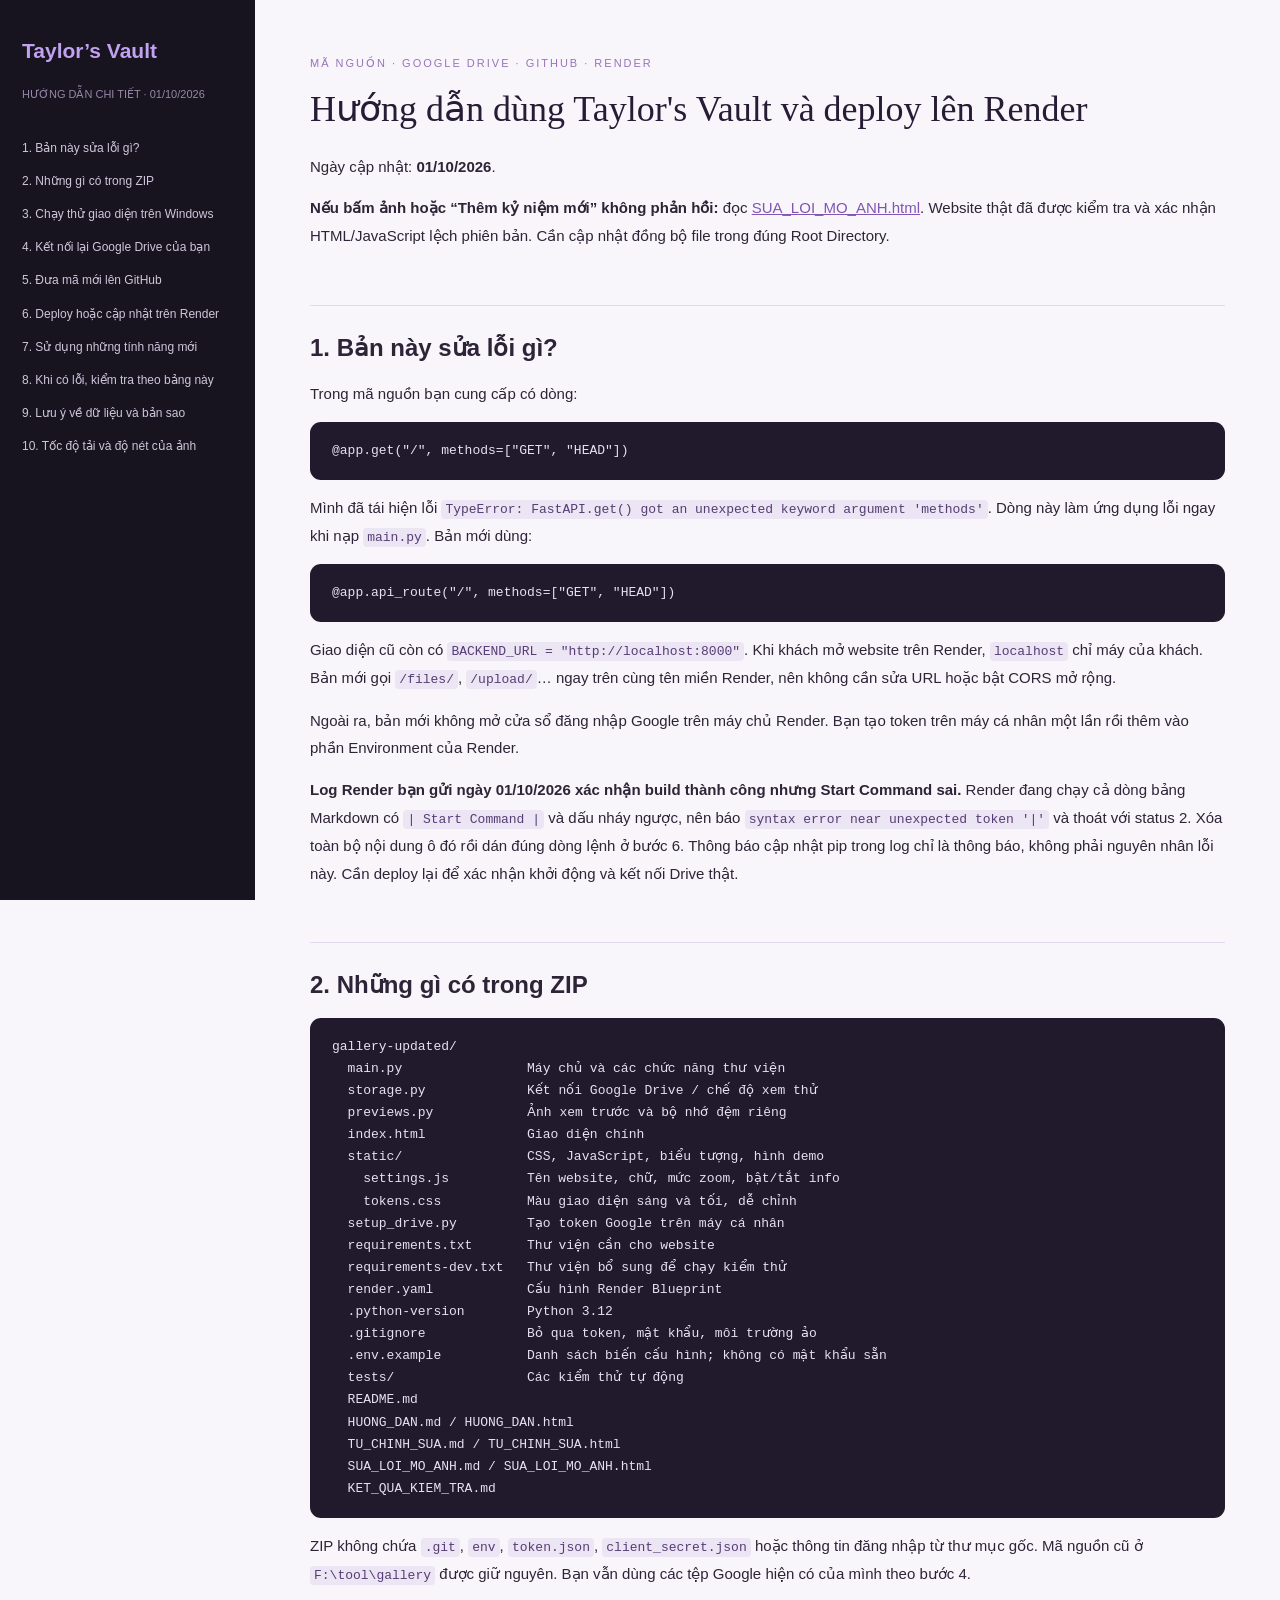
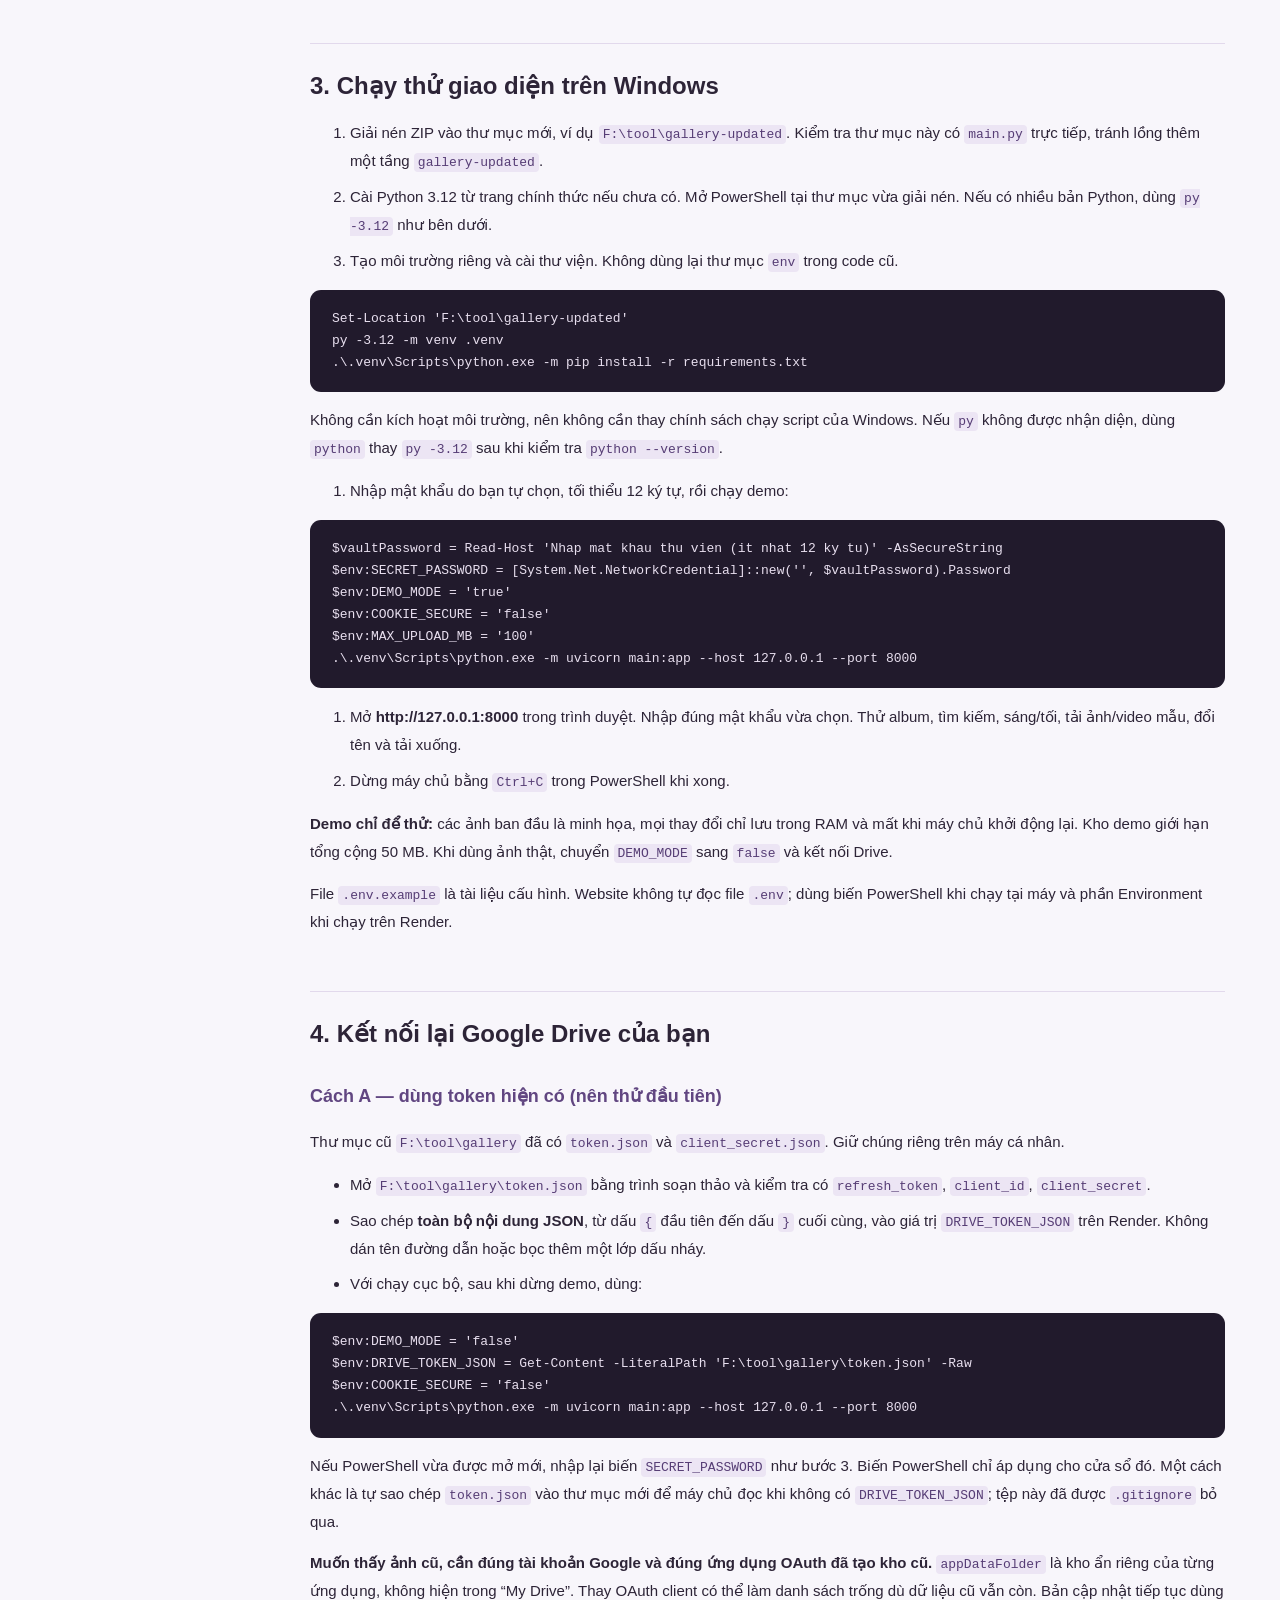
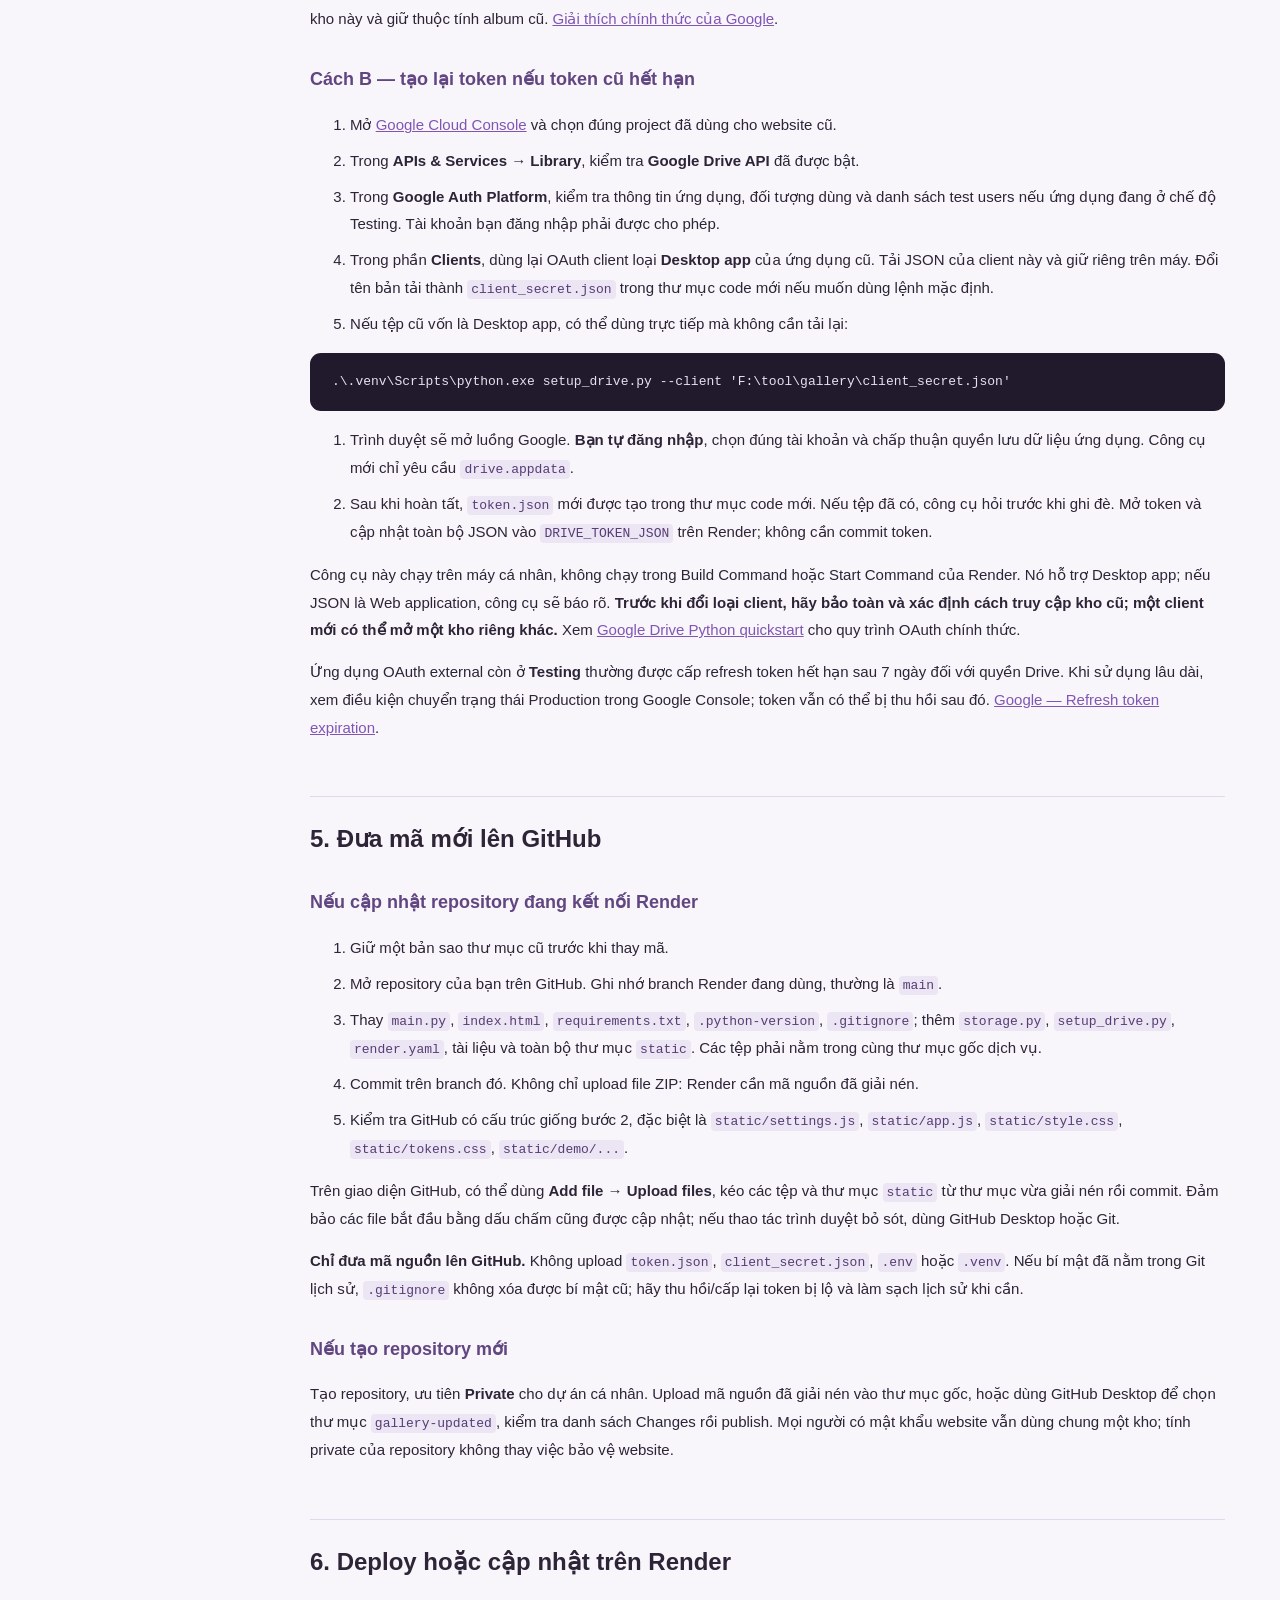
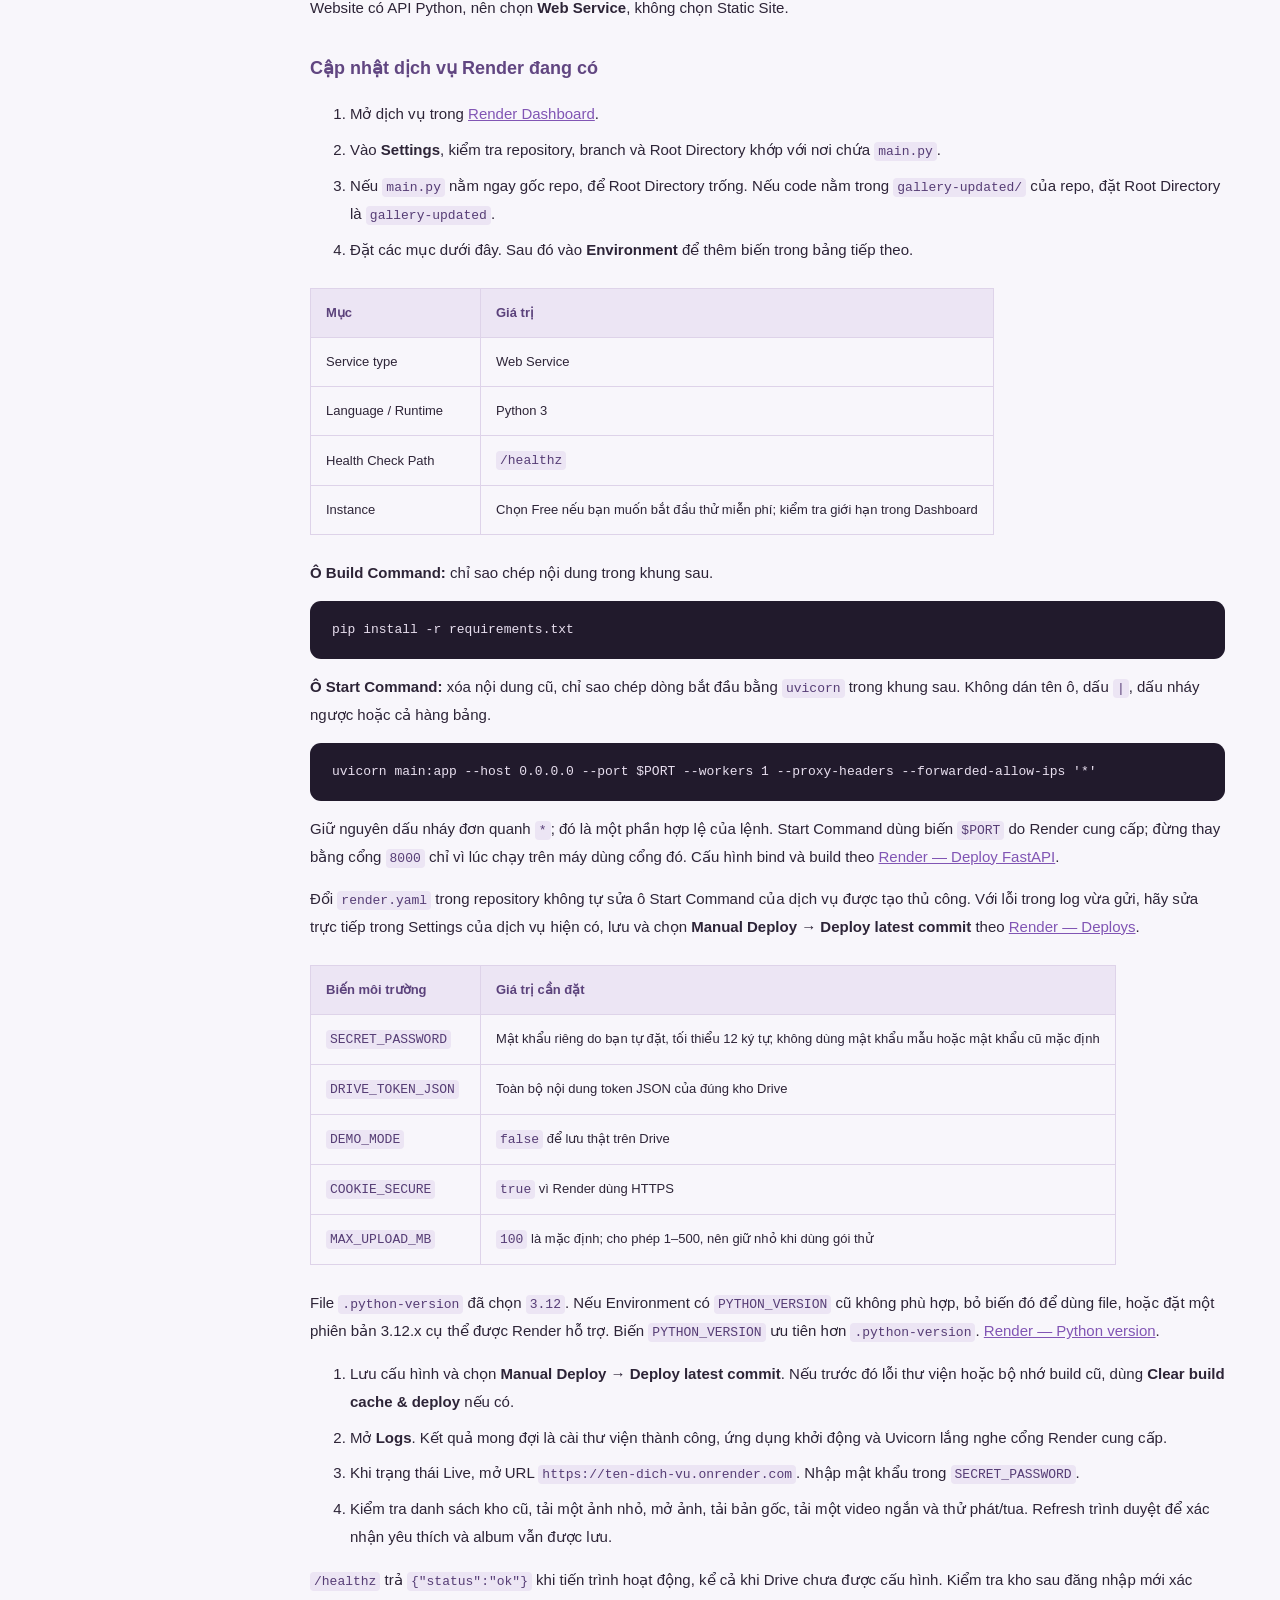
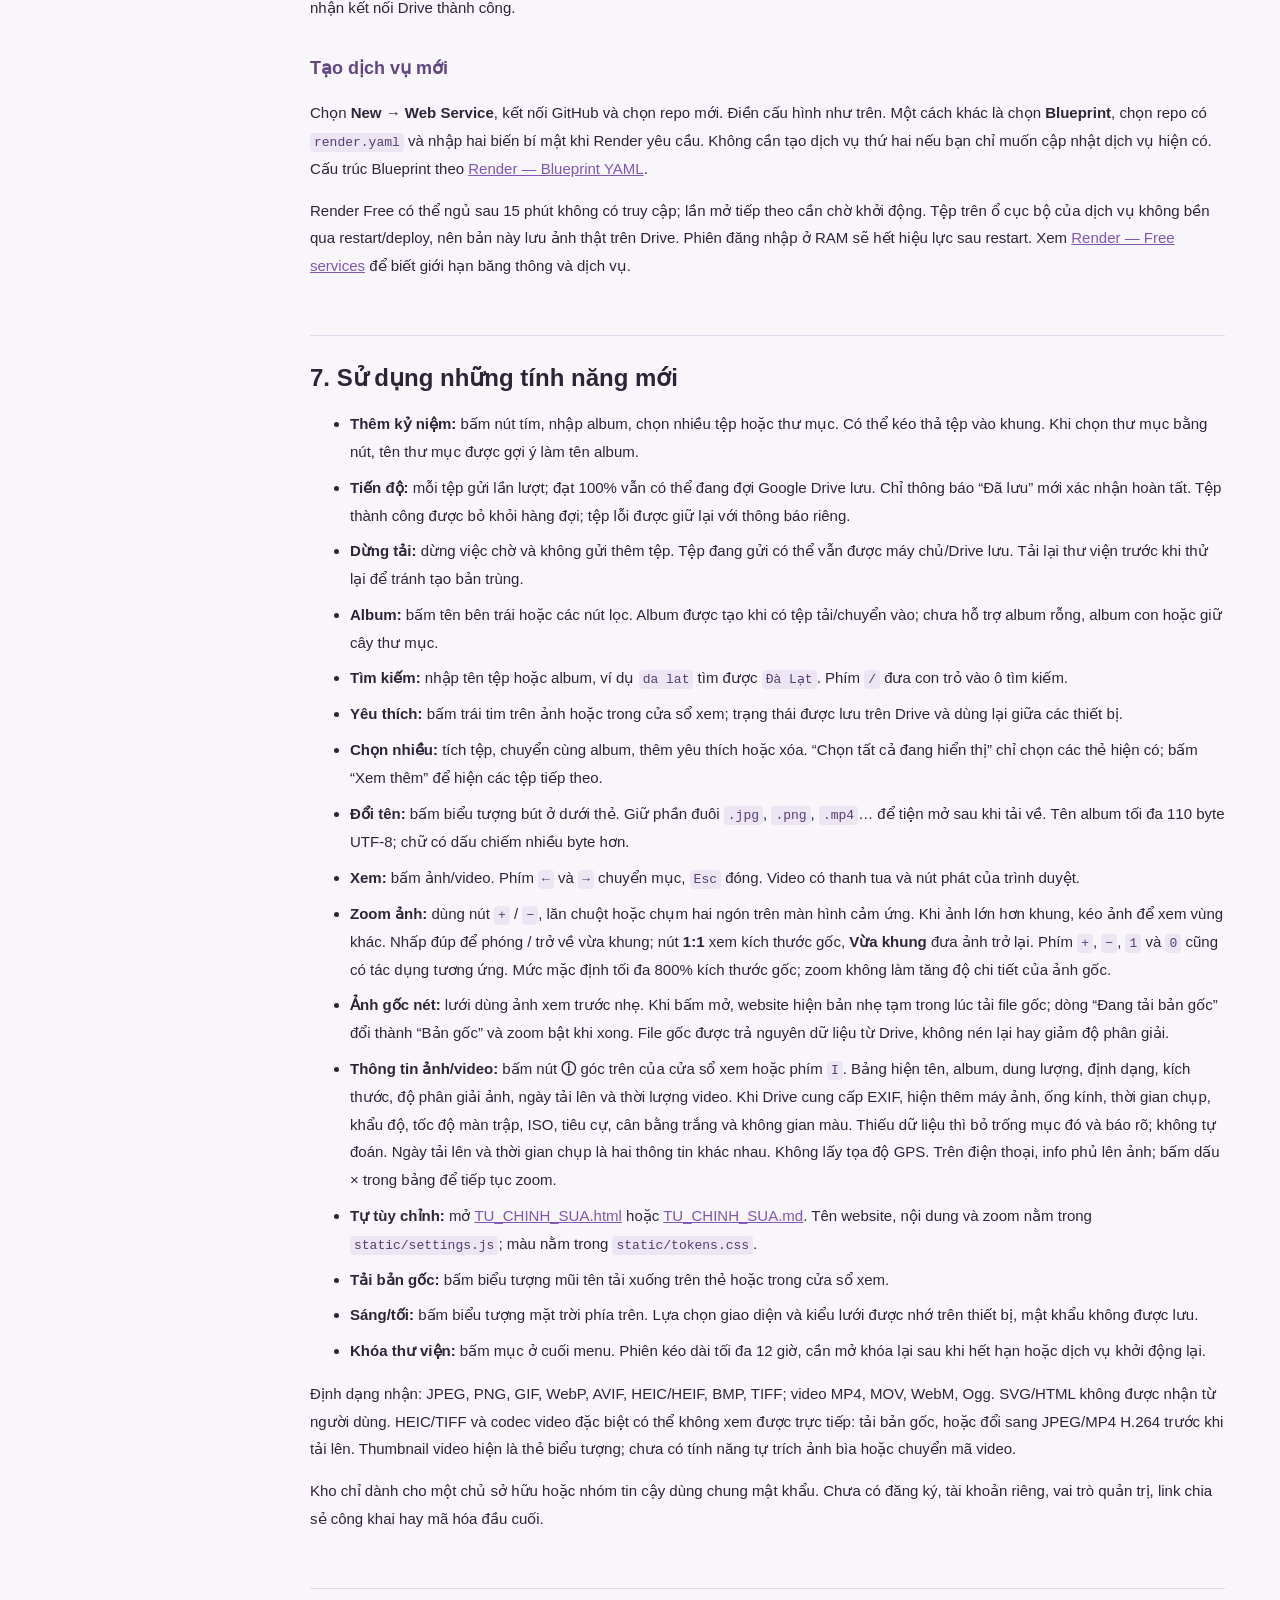
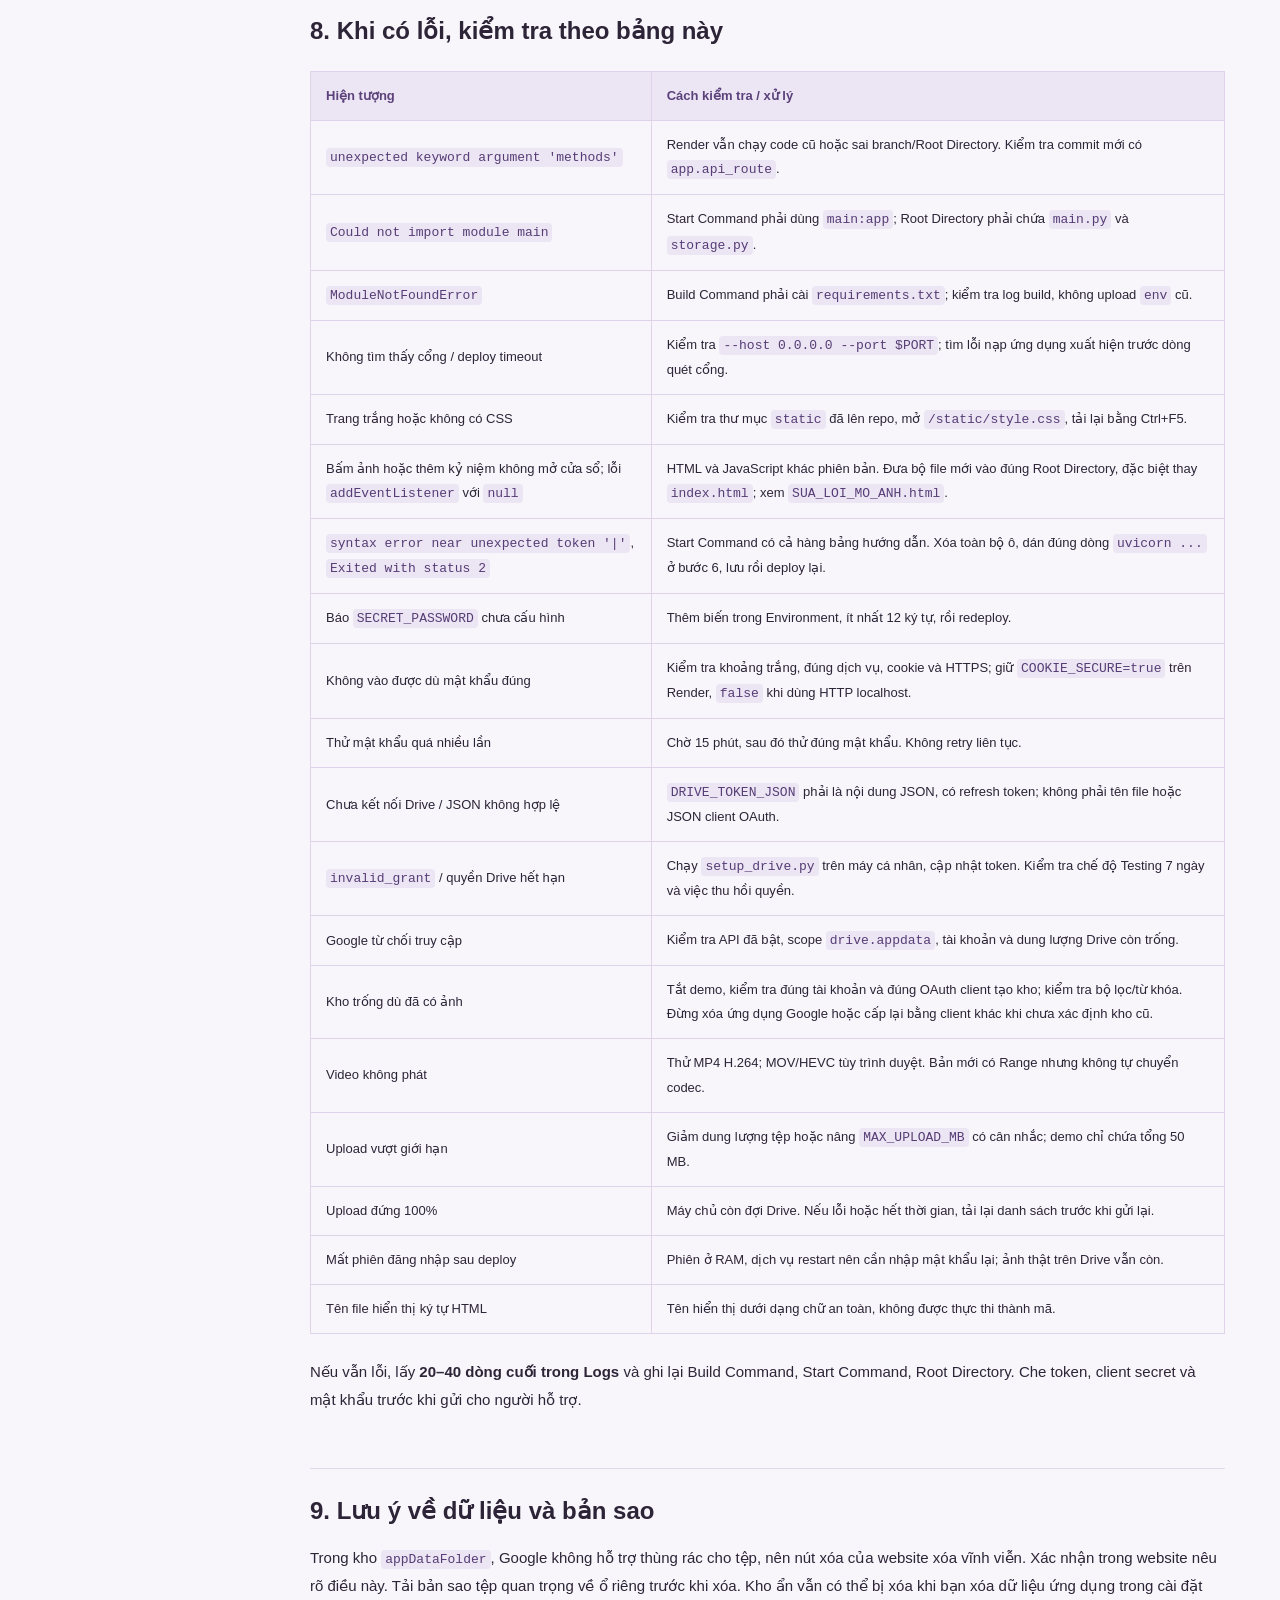
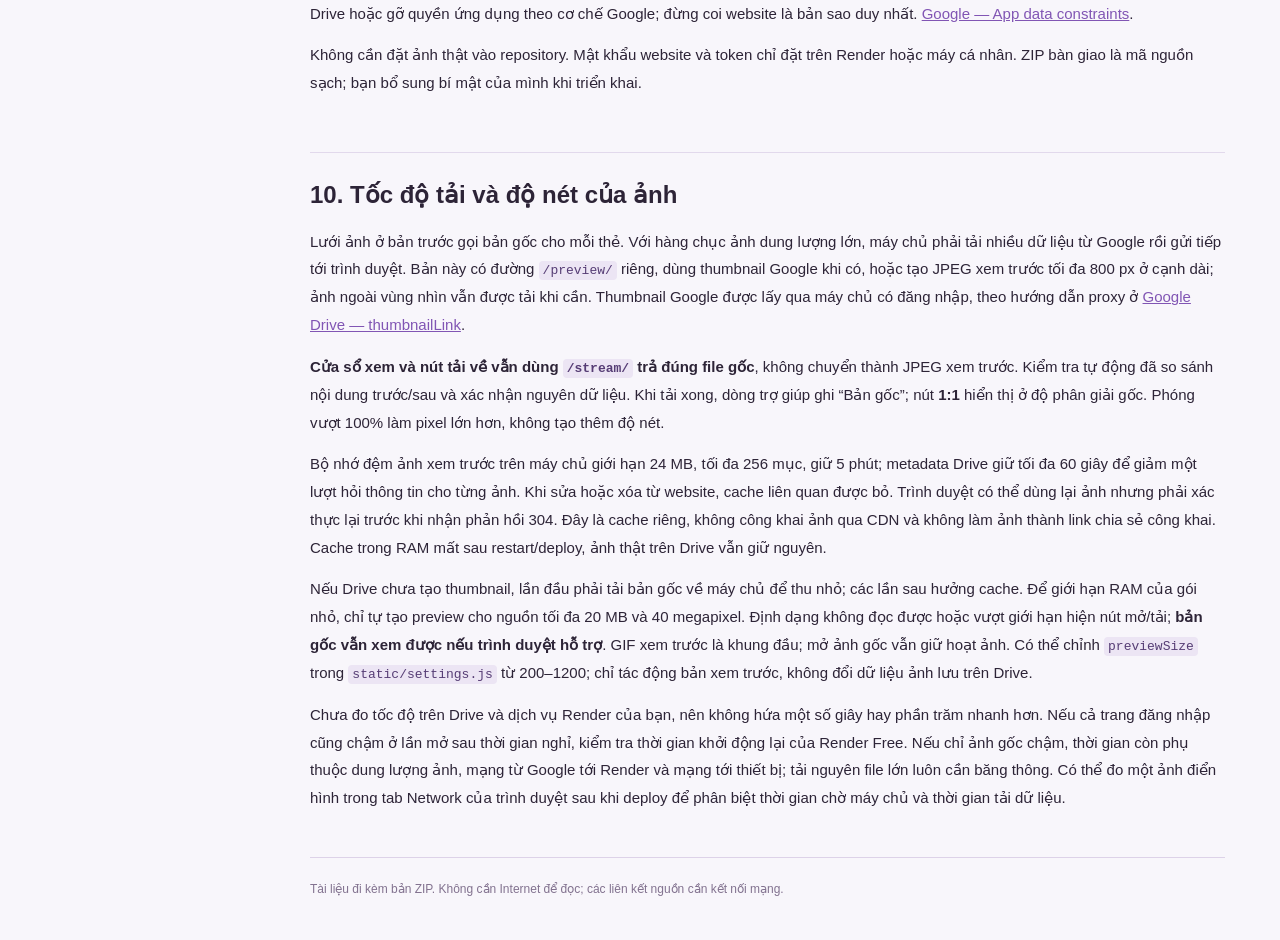
==== HUONG_DAN.html @ 0c4e98f0 "Add files via upload" ====
<!doctype html><html lang="vi"><head><meta charset="utf-8"><meta name="viewport" content="width=device-width,initial-scale=1"><title>Hướng dẫn Taylor’s Vault · GitHub &amp; Render</title><style>*{box-sizing:border-box}html{scroll-behavior:smooth}body{margin:0;background:#f8f6fb;color:#2d2437;font:15px/1.85 "Segoe UI",Arial,sans-serif}aside{position:fixed;inset:0 auto 0 0;width:255px;padding:32px 22px;background:#17131f;color:#cfc6dc;overflow:auto}aside strong{display:block;color:#c1a2f1;font-size:21px;margin-bottom:8px}aside small{font-size:11px;color:#9788a9}.toc ul{list-style:none;padding:0;margin-top:32px}.toc li{margin:14px 0;font-size:12px;line-height:1.6}.toc a{color:#cfc6dc;text-decoration:none}.toc a:hover{color:white}main{max-width:1100px;margin-left:255px;padding:48px 55px 80px}h1{font:400 36px/1.3 Cambria,Georgia,serif;color:#271c35;margin:10px 0 20px}h2{font-size:24px;line-height:1.4;margin:55px 0 16px;border-top:1px solid #e2d9ec;padding-top:25px;scroll-margin-top:25px}h3{font-size:18px;margin:30px 0 12px;color:#614681}a{color:#8155b4}p{margin:14px 0}li{margin:8px 0}code{font-family:Consolas,monospace;font-size:13px;background:#ece5f4;color:#563d75;padding:2px 4px;border-radius:4px}pre{background:#211a2c;color:#e8dfef;padding:18px 22px;border-radius:11px;overflow:auto;font-size:13px;line-height:1.7}pre code{background:none;color:inherit;padding:0;white-space:pre}table{width:100%;border-collapse:collapse;font-size:13px;display:block;overflow:auto;margin:24px 0}th{background:#ece5f4;text-align:left;color:#5b427b}th,td{padding:12px 15px;border:1px solid #ded3e9}td:first-child{min-width:170px}blockquote{padding:8px 20px;border-left:3px solid #a480cf;background:#f0eaf6}.doc-label{font-size:11px;color:#9774ba;letter-spacing:2px}.footer{border-top:1px solid #ddd2e8;margin-top:45px;padding-top:20px;font-size:12px;color:#82728f}@media(max-width:850px){aside{position:relative;width:auto;max-height:none;padding:24px}.toc ul{margin-top:15px}.toc li{margin:8px 0}main{margin:0;padding:30px 24px}h1{font-size:29px}h2{font-size:22px}}@media print{aside{display:none}main{margin:0;padding:0;max-width:none}body{background:white;font-size:11px}h1{font-size:25px}h2{font-size:18px;margin-top:20px;break-after:avoid}pre{white-space:pre-wrap;background:#f3eef8;color:#241b2e;border:1px solid #d6c9e4}pre code{white-space:pre-wrap}table{font-size:10px}a{color:#563d75}}</style></head><body><aside><strong>Taylor’s Vault</strong><small>HƯỚNG DẪN CHI TIẾT · 01/10/2026</small><div class="toc">
<ul>
<li><a href="#1-ban-nay-sua-loi-gi">1. Bản này sửa lỗi gì?</a></li>
<li><a href="#2-nhung-gi-co-trong-zip">2. Những gì có trong ZIP</a></li>
<li><a href="#3-chay-thu-giao-dien-tren-windows">3. Chạy thử giao diện trên Windows</a></li>
<li><a href="#4-ket-noi-lai-google-drive-cua-ban">4. Kết nối lại Google Drive của bạn</a></li>
<li><a href="#5-ua-ma-moi-len-github">5. Đưa mã mới lên GitHub</a></li>
<li><a href="#6-deploy-hoac-cap-nhat-tren-render">6. Deploy hoặc cập nhật trên Render</a></li>
<li><a href="#7-su-dung-nhung-tinh-nang-moi">7. Sử dụng những tính năng mới</a></li>
<li><a href="#8-khi-co-loi-kiem-tra-theo-bang-nay">8. Khi có lỗi, kiểm tra theo bảng này</a></li>
<li><a href="#9-luu-y-ve-du-lieu-va-ban-sao">9. Lưu ý về dữ liệu và bản sao</a></li>
<li><a href="#10-toc-o-tai-va-o-net-cua-anh">10. Tốc độ tải và độ nét của ảnh</a></li>
</ul>
</div>
</aside><main><span class="doc-label">MÃ NGUỒN · GOOGLE DRIVE · GITHUB · RENDER</span><h1 id="huong-dan-dung-taylors-vault-va-deploy-len-render">Hướng dẫn dùng Taylor's Vault và deploy lên Render</h1>
<p>Ngày cập nhật: <strong>01/10/2026</strong>.</p>
<p><strong>Nếu bấm ảnh hoặc “Thêm kỷ niệm mới” không phản hồi:</strong> đọc <a href="SUA_LOI_MO_ANH.html">SUA_LOI_MO_ANH.html</a>. Website thật đã được kiểm tra và xác nhận HTML/JavaScript lệch phiên bản. Cần cập nhật đồng bộ file trong đúng Root Directory.</p>
<h2 id="1-ban-nay-sua-loi-gi">1. Bản này sửa lỗi gì?</h2>
<p>Trong mã nguồn bạn cung cấp có dòng:</p>
<pre><code class="language-python">@app.get(&quot;/&quot;, methods=[&quot;GET&quot;, &quot;HEAD&quot;])
</code></pre>
<p>Mình đã tái hiện lỗi <code>TypeError: FastAPI.get() got an unexpected keyword argument 'methods'</code>. Dòng này làm ứng dụng lỗi ngay khi nạp <code>main.py</code>. Bản mới dùng:</p>
<pre><code class="language-python">@app.api_route(&quot;/&quot;, methods=[&quot;GET&quot;, &quot;HEAD&quot;])
</code></pre>
<p>Giao diện cũ còn có <code>BACKEND_URL = "http://localhost:8000"</code>. Khi khách mở website trên Render, <code>localhost</code> chỉ máy của khách. Bản mới gọi <code>/files/</code>, <code>/upload/</code>… ngay trên cùng tên miền Render, nên không cần sửa URL hoặc bật CORS mở rộng.</p>
<p>Ngoài ra, bản mới không mở cửa sổ đăng nhập Google trên máy chủ Render. Bạn tạo token trên máy cá nhân một lần rồi thêm vào phần Environment của Render.</p>
<p><strong>Log Render bạn gửi ngày 01/10/2026 xác nhận build thành công nhưng Start Command sai.</strong> Render đang chạy cả dòng bảng Markdown có <code>| Start Command |</code> và dấu nháy ngược, nên báo <code>syntax error near unexpected token '|'</code> và thoát với status 2. Xóa toàn bộ nội dung ô đó rồi dán đúng dòng lệnh ở bước 6. Thông báo cập nhật pip trong log chỉ là thông báo, không phải nguyên nhân lỗi này. Cần deploy lại để xác nhận khởi động và kết nối Drive thật.</p>
<h2 id="2-nhung-gi-co-trong-zip">2. Những gì có trong ZIP</h2>
<pre><code class="language-text">gallery-updated/
  main.py                Máy chủ và các chức năng thư viện
  storage.py             Kết nối Google Drive / chế độ xem thử
  previews.py            Ảnh xem trước và bộ nhớ đệm riêng
  index.html             Giao diện chính
  static/                CSS, JavaScript, biểu tượng, hình demo
    settings.js          Tên website, chữ, mức zoom, bật/tắt info
    tokens.css           Màu giao diện sáng và tối, dễ chỉnh
  setup_drive.py         Tạo token Google trên máy cá nhân
  requirements.txt       Thư viện cần cho website
  requirements-dev.txt   Thư viện bổ sung để chạy kiểm thử
  render.yaml            Cấu hình Render Blueprint
  .python-version        Python 3.12
  .gitignore             Bỏ qua token, mật khẩu, môi trường ảo
  .env.example           Danh sách biến cấu hình; không có mật khẩu sẵn
  tests/                 Các kiểm thử tự động
  README.md
  HUONG_DAN.md / HUONG_DAN.html
  TU_CHINH_SUA.md / TU_CHINH_SUA.html
  SUA_LOI_MO_ANH.md / SUA_LOI_MO_ANH.html
  KET_QUA_KIEM_TRA.md
</code></pre>
<p>ZIP không chứa <code>.git</code>, <code>env</code>, <code>token.json</code>, <code>client_secret.json</code> hoặc thông tin đăng nhập từ thư mục gốc. Mã nguồn cũ ở <code>F:\tool\gallery</code> được giữ nguyên. Bạn vẫn dùng các tệp Google hiện có của mình theo bước 4.</p>
<h2 id="3-chay-thu-giao-dien-tren-windows">3. Chạy thử giao diện trên Windows</h2>
<ol>
<li>Giải nén ZIP vào thư mục mới, ví dụ <code>F:\tool\gallery-updated</code>. Kiểm tra thư mục này có <code>main.py</code> trực tiếp, tránh lồng thêm một tầng <code>gallery-updated</code>.</li>
<li>Cài Python 3.12 từ trang chính thức nếu chưa có. Mở PowerShell tại thư mục vừa giải nén. Nếu có nhiều bản Python, dùng <code>py -3.12</code> như bên dưới.</li>
<li>Tạo môi trường riêng và cài thư viện. Không dùng lại thư mục <code>env</code> trong code cũ.</li>
</ol>
<pre><code class="language-powershell">Set-Location 'F:\tool\gallery-updated'
py -3.12 -m venv .venv
.\.venv\Scripts\python.exe -m pip install -r requirements.txt
</code></pre>
<p>Không cần kích hoạt môi trường, nên không cần thay chính sách chạy script của Windows. Nếu <code>py</code> không được nhận diện, dùng <code>python</code> thay <code>py -3.12</code> sau khi kiểm tra <code>python --version</code>.</p>
<ol>
<li>Nhập mật khẩu do bạn tự chọn, tối thiểu 12 ký tự, rồi chạy demo:</li>
</ol>
<pre><code class="language-powershell">$vaultPassword = Read-Host 'Nhap mat khau thu vien (it nhat 12 ky tu)' -AsSecureString
$env:SECRET_PASSWORD = [System.Net.NetworkCredential]::new('', $vaultPassword).Password
$env:DEMO_MODE = 'true'
$env:COOKIE_SECURE = 'false'
$env:MAX_UPLOAD_MB = '100'
.\.venv\Scripts\python.exe -m uvicorn main:app --host 127.0.0.1 --port 8000
</code></pre>
<ol>
<li>Mở <strong>http://127.0.0.1:8000</strong> trong trình duyệt. Nhập đúng mật khẩu vừa chọn. Thử album, tìm kiếm, sáng/tối, tải ảnh/video mẫu, đổi tên và tải xuống.</li>
<li>Dừng máy chủ bằng <code>Ctrl+C</code> trong PowerShell khi xong.</li>
</ol>
<p><strong>Demo chỉ để thử:</strong> các ảnh ban đầu là minh họa, mọi thay đổi chỉ lưu trong RAM và mất khi máy chủ khởi động lại. Kho demo giới hạn tổng cộng 50 MB. Khi dùng ảnh thật, chuyển <code>DEMO_MODE</code> sang <code>false</code> và kết nối Drive.</p>
<p>File <code>.env.example</code> là tài liệu cấu hình. Website không tự đọc file <code>.env</code>; dùng biến PowerShell khi chạy tại máy và phần Environment khi chạy trên Render.</p>
<h2 id="4-ket-noi-lai-google-drive-cua-ban">4. Kết nối lại Google Drive của bạn</h2>
<h3 id="cach-a-dung-token-hien-co-nen-thu-au-tien">Cách A — dùng token hiện có (nên thử đầu tiên)</h3>
<p>Thư mục cũ <code>F:\tool\gallery</code> đã có <code>token.json</code> và <code>client_secret.json</code>. Giữ chúng riêng trên máy cá nhân.</p>
<ul>
<li>Mở <code>F:\tool\gallery\token.json</code> bằng trình soạn thảo và kiểm tra có <code>refresh_token</code>, <code>client_id</code>, <code>client_secret</code>.</li>
<li>Sao chép <strong>toàn bộ nội dung JSON</strong>, từ dấu <code>{</code> đầu tiên đến dấu <code>}</code> cuối cùng, vào giá trị <code>DRIVE_TOKEN_JSON</code> trên Render. Không dán tên đường dẫn hoặc bọc thêm một lớp dấu nháy.</li>
<li>Với chạy cục bộ, sau khi dừng demo, dùng:</li>
</ul>
<pre><code class="language-powershell">$env:DEMO_MODE = 'false'
$env:DRIVE_TOKEN_JSON = Get-Content -LiteralPath 'F:\tool\gallery\token.json' -Raw
$env:COOKIE_SECURE = 'false'
.\.venv\Scripts\python.exe -m uvicorn main:app --host 127.0.0.1 --port 8000
</code></pre>
<p>Nếu PowerShell vừa được mở mới, nhập lại biến <code>SECRET_PASSWORD</code> như bước 3. Biến PowerShell chỉ áp dụng cho cửa sổ đó. Một cách khác là tự sao chép <code>token.json</code> vào thư mục mới để máy chủ đọc khi không có <code>DRIVE_TOKEN_JSON</code>; tệp này đã được <code>.gitignore</code> bỏ qua.</p>
<p><strong>Muốn thấy ảnh cũ, cần đúng tài khoản Google và đúng ứng dụng OAuth đã tạo kho cũ.</strong> <code>appDataFolder</code> là kho ẩn riêng của từng ứng dụng, không hiện trong “My Drive”. Thay OAuth client có thể làm danh sách trống dù dữ liệu cũ vẫn còn. Bản cập nhật tiếp tục dùng kho này và giữ thuộc tính album cũ. <a href="https://developers.google.com/workspace/drive/api/guides/appdata">Giải thích chính thức của Google</a>.</p>
<h3 id="cach-b-tao-lai-token-neu-token-cu-het-han">Cách B — tạo lại token nếu token cũ hết hạn</h3>
<ol>
<li>Mở <a href="https://console.cloud.google.com/">Google Cloud Console</a> và chọn đúng project đã dùng cho website cũ.</li>
<li>Trong <strong>APIs &amp; Services → Library</strong>, kiểm tra <strong>Google Drive API</strong> đã được bật.</li>
<li>Trong <strong>Google Auth Platform</strong>, kiểm tra thông tin ứng dụng, đối tượng dùng và danh sách test users nếu ứng dụng đang ở chế độ Testing. Tài khoản bạn đăng nhập phải được cho phép.</li>
<li>Trong phần <strong>Clients</strong>, dùng lại OAuth client loại <strong>Desktop app</strong> của ứng dụng cũ. Tải JSON của client này và giữ riêng trên máy. Đổi tên bản tải thành <code>client_secret.json</code> trong thư mục code mới nếu muốn dùng lệnh mặc định.</li>
<li>Nếu tệp cũ vốn là Desktop app, có thể dùng trực tiếp mà không cần tải lại:</li>
</ol>
<pre><code class="language-powershell">.\.venv\Scripts\python.exe setup_drive.py --client 'F:\tool\gallery\client_secret.json'
</code></pre>
<ol>
<li>Trình duyệt sẽ mở luồng Google. <strong>Bạn tự đăng nhập</strong>, chọn đúng tài khoản và chấp thuận quyền lưu dữ liệu ứng dụng. Công cụ mới chỉ yêu cầu <code>drive.appdata</code>.</li>
<li>Sau khi hoàn tất, <code>token.json</code> mới được tạo trong thư mục code mới. Nếu tệp đã có, công cụ hỏi trước khi ghi đè. Mở token và cập nhật toàn bộ JSON vào <code>DRIVE_TOKEN_JSON</code> trên Render; không cần commit token.</li>
</ol>
<p>Công cụ này chạy trên máy cá nhân, không chạy trong Build Command hoặc Start Command của Render. Nó hỗ trợ Desktop app; nếu JSON là Web application, công cụ sẽ báo rõ. <strong>Trước khi đổi loại client, hãy bảo toàn và xác định cách truy cập kho cũ; một client mới có thể mở một kho riêng khác.</strong> Xem <a href="https://developers.google.com/workspace/drive/api/quickstart/python">Google Drive Python quickstart</a> cho quy trình OAuth chính thức.</p>
<p>Ứng dụng OAuth external còn ở <strong>Testing</strong> thường được cấp refresh token hết hạn sau 7 ngày đối với quyền Drive. Khi sử dụng lâu dài, xem điều kiện chuyển trạng thái Production trong Google Console; token vẫn có thể bị thu hồi sau đó. <a href="https://developers.google.com/identity/protocols/oauth2#expiration">Google — Refresh token expiration</a>.</p>
<h2 id="5-ua-ma-moi-len-github">5. Đưa mã mới lên GitHub</h2>
<h3 id="neu-cap-nhat-repository-ang-ket-noi-render">Nếu cập nhật repository đang kết nối Render</h3>
<ol>
<li>Giữ một bản sao thư mục cũ trước khi thay mã.</li>
<li>Mở repository của bạn trên GitHub. Ghi nhớ branch Render đang dùng, thường là <code>main</code>.</li>
<li>Thay <code>main.py</code>, <code>index.html</code>, <code>requirements.txt</code>, <code>.python-version</code>, <code>.gitignore</code>; thêm <code>storage.py</code>, <code>setup_drive.py</code>, <code>render.yaml</code>, tài liệu và toàn bộ thư mục <code>static</code>. Các tệp phải nằm trong cùng thư mục gốc dịch vụ.</li>
<li>Commit trên branch đó. Không chỉ upload file ZIP: Render cần mã nguồn đã giải nén.</li>
<li>Kiểm tra GitHub có cấu trúc giống bước 2, đặc biệt là <code>static/settings.js</code>, <code>static/app.js</code>, <code>static/style.css</code>, <code>static/tokens.css</code>, <code>static/demo/...</code>.</li>
</ol>
<p>Trên giao diện GitHub, có thể dùng <strong>Add file → Upload files</strong>, kéo các tệp và thư mục <code>static</code> từ thư mục vừa giải nén rồi commit. Đảm bảo các file bắt đầu bằng dấu chấm cũng được cập nhật; nếu thao tác trình duyệt bỏ sót, dùng GitHub Desktop hoặc Git.</p>
<p><strong>Chỉ đưa mã nguồn lên GitHub.</strong> Không upload <code>token.json</code>, <code>client_secret.json</code>, <code>.env</code> hoặc <code>.venv</code>. Nếu bí mật đã nằm trong Git lịch sử, <code>.gitignore</code> không xóa được bí mật cũ; hãy thu hồi/cấp lại token bị lộ và làm sạch lịch sử khi cần.</p>
<h3 id="neu-tao-repository-moi">Nếu tạo repository mới</h3>
<p>Tạo repository, ưu tiên <strong>Private</strong> cho dự án cá nhân. Upload mã nguồn đã giải nén vào thư mục gốc, hoặc dùng GitHub Desktop để chọn thư mục <code>gallery-updated</code>, kiểm tra danh sách Changes rồi publish. Mọi người có mật khẩu website vẫn dùng chung một kho; tính private của repository không thay việc bảo vệ website.</p>
<h2 id="6-deploy-hoac-cap-nhat-tren-render">6. Deploy hoặc cập nhật trên Render</h2>
<p>Website có API Python, nên chọn <strong>Web Service</strong>, không chọn Static Site.</p>
<h3 id="cap-nhat-dich-vu-render-ang-co">Cập nhật dịch vụ Render đang có</h3>
<ol>
<li>Mở dịch vụ trong <a href="https://dashboard.render.com/">Render Dashboard</a>.</li>
<li>Vào <strong>Settings</strong>, kiểm tra repository, branch và Root Directory khớp với nơi chứa <code>main.py</code>.</li>
<li>Nếu <code>main.py</code> nằm ngay gốc repo, để Root Directory trống. Nếu code nằm trong <code>gallery-updated/</code> của repo, đặt Root Directory là <code>gallery-updated</code>.</li>
<li>Đặt các mục dưới đây. Sau đó vào <strong>Environment</strong> để thêm biến trong bảng tiếp theo.</li>
</ol>
<table>
<thead>
<tr>
<th>Mục</th>
<th>Giá trị</th>
</tr>
</thead>
<tbody>
<tr>
<td>Service type</td>
<td>Web Service</td>
</tr>
<tr>
<td>Language / Runtime</td>
<td>Python 3</td>
</tr>
<tr>
<td>Health Check Path</td>
<td><code>/healthz</code></td>
</tr>
<tr>
<td>Instance</td>
<td>Chọn Free nếu bạn muốn bắt đầu thử miễn phí; kiểm tra giới hạn trong Dashboard</td>
</tr>
</tbody>
</table>
<p><strong>Ô Build Command:</strong> chỉ sao chép nội dung trong khung sau.</p>
<pre><code class="language-text">pip install -r requirements.txt
</code></pre>
<p><strong>Ô Start Command:</strong> xóa nội dung cũ, chỉ sao chép dòng bắt đầu bằng <code>uvicorn</code> trong khung sau. Không dán tên ô, dấu <code>|</code>, dấu nháy ngược hoặc cả hàng bảng.</p>
<pre><code class="language-text">uvicorn main:app --host 0.0.0.0 --port $PORT --workers 1 --proxy-headers --forwarded-allow-ips '*'
</code></pre>
<p>Giữ nguyên dấu nháy đơn quanh <code>*</code>; đó là một phần hợp lệ của lệnh. Start Command dùng biến <code>$PORT</code> do Render cung cấp; đừng thay bằng cổng <code>8000</code> chỉ vì lúc chạy trên máy dùng cổng đó. Cấu hình bind và build theo <a href="https://render.com/docs/deploy-fastapi">Render — Deploy FastAPI</a>.</p>
<p>Đổi <code>render.yaml</code> trong repository không tự sửa ô Start Command của dịch vụ được tạo thủ công. Với lỗi trong log vừa gửi, hãy sửa trực tiếp trong Settings của dịch vụ hiện có, lưu và chọn <strong>Manual Deploy → Deploy latest commit</strong> theo <a href="https://render.com/docs/deploys">Render — Deploys</a>.</p>
<table>
<thead>
<tr>
<th>Biến môi trường</th>
<th>Giá trị cần đặt</th>
</tr>
</thead>
<tbody>
<tr>
<td><code>SECRET_PASSWORD</code></td>
<td>Mật khẩu riêng do bạn tự đặt, tối thiểu 12 ký tự; không dùng mật khẩu mẫu hoặc mật khẩu cũ mặc định</td>
</tr>
<tr>
<td><code>DRIVE_TOKEN_JSON</code></td>
<td>Toàn bộ nội dung token JSON của đúng kho Drive</td>
</tr>
<tr>
<td><code>DEMO_MODE</code></td>
<td><code>false</code> để lưu thật trên Drive</td>
</tr>
<tr>
<td><code>COOKIE_SECURE</code></td>
<td><code>true</code> vì Render dùng HTTPS</td>
</tr>
<tr>
<td><code>MAX_UPLOAD_MB</code></td>
<td><code>100</code> là mặc định; cho phép 1–500, nên giữ nhỏ khi dùng gói thử</td>
</tr>
</tbody>
</table>
<p>File <code>.python-version</code> đã chọn <code>3.12</code>. Nếu Environment có <code>PYTHON_VERSION</code> cũ không phù hợp, bỏ biến đó để dùng file, hoặc đặt một phiên bản 3.12.x cụ thể được Render hỗ trợ. Biến <code>PYTHON_VERSION</code> ưu tiên hơn <code>.python-version</code>. <a href="https://render.com/docs/python-version">Render — Python version</a>.</p>
<ol>
<li>Lưu cấu hình và chọn <strong>Manual Deploy → Deploy latest commit</strong>. Nếu trước đó lỗi thư viện hoặc bộ nhớ build cũ, dùng <strong>Clear build cache &amp; deploy</strong> nếu có.</li>
<li>Mở <strong>Logs</strong>. Kết quả mong đợi là cài thư viện thành công, ứng dụng khởi động và Uvicorn lắng nghe cổng Render cung cấp.</li>
<li>Khi trạng thái Live, mở URL <code>https://ten-dich-vu.onrender.com</code>. Nhập mật khẩu trong <code>SECRET_PASSWORD</code>.</li>
<li>Kiểm tra danh sách kho cũ, tải một ảnh nhỏ, mở ảnh, tải bản gốc, tải một video ngắn và thử phát/tua. Refresh trình duyệt để xác nhận yêu thích và album vẫn được lưu.</li>
</ol>
<p><code>/healthz</code> trả <code>{"status":"ok"}</code> khi tiến trình hoạt động, kể cả khi Drive chưa được cấu hình. Kiểm tra kho sau đăng nhập mới xác nhận kết nối Drive thành công.</p>
<h3 id="tao-dich-vu-moi">Tạo dịch vụ mới</h3>
<p>Chọn <strong>New → Web Service</strong>, kết nối GitHub và chọn repo mới. Điền cấu hình như trên. Một cách khác là chọn <strong>Blueprint</strong>, chọn repo có <code>render.yaml</code> và nhập hai biến bí mật khi Render yêu cầu. Không cần tạo dịch vụ thứ hai nếu bạn chỉ muốn cập nhật dịch vụ hiện có. Cấu trúc Blueprint theo <a href="https://render.com/docs/blueprint-spec">Render — Blueprint YAML</a>.</p>
<p>Render Free có thể ngủ sau 15 phút không có truy cập; lần mở tiếp theo cần chờ khởi động. Tệp trên ổ cục bộ của dịch vụ không bền qua restart/deploy, nên bản này lưu ảnh thật trên Drive. Phiên đăng nhập ở RAM sẽ hết hiệu lực sau restart. Xem <a href="https://render.com/docs/free">Render — Free services</a> để biết giới hạn băng thông và dịch vụ.</p>
<h2 id="7-su-dung-nhung-tinh-nang-moi">7. Sử dụng những tính năng mới</h2>
<ul>
<li><strong>Thêm kỷ niệm:</strong> bấm nút tím, nhập album, chọn nhiều tệp hoặc thư mục. Có thể kéo thả tệp vào khung. Khi chọn thư mục bằng nút, tên thư mục được gợi ý làm tên album.</li>
<li><strong>Tiến độ:</strong> mỗi tệp gửi lần lượt; đạt 100% vẫn có thể đang đợi Google Drive lưu. Chỉ thông báo “Đã lưu” mới xác nhận hoàn tất. Tệp thành công được bỏ khỏi hàng đợi; tệp lỗi được giữ lại với thông báo riêng.</li>
<li><strong>Dừng tải:</strong> dừng việc chờ và không gửi thêm tệp. Tệp đang gửi có thể vẫn được máy chủ/Drive lưu. Tải lại thư viện trước khi thử lại để tránh tạo bản trùng.</li>
<li><strong>Album:</strong> bấm tên bên trái hoặc các nút lọc. Album được tạo khi có tệp tải/chuyển vào; chưa hỗ trợ album rỗng, album con hoặc giữ cây thư mục.</li>
<li><strong>Tìm kiếm:</strong> nhập tên tệp hoặc album, ví dụ <code>da lat</code> tìm được <code>Đà Lạt</code>. Phím <code>/</code> đưa con trỏ vào ô tìm kiếm.</li>
<li><strong>Yêu thích:</strong> bấm trái tim trên ảnh hoặc trong cửa sổ xem; trạng thái được lưu trên Drive và dùng lại giữa các thiết bị.</li>
<li><strong>Chọn nhiều:</strong> tích tệp, chuyển cùng album, thêm yêu thích hoặc xóa. “Chọn tất cả đang hiển thị” chỉ chọn các thẻ hiện có; bấm “Xem thêm” để hiện các tệp tiếp theo.</li>
<li><strong>Đổi tên:</strong> bấm biểu tượng bút ở dưới thẻ. Giữ phần đuôi <code>.jpg</code>, <code>.png</code>, <code>.mp4</code>… để tiện mở sau khi tải về. Tên album tối đa 110 byte UTF-8; chữ có dấu chiếm nhiều byte hơn.</li>
<li><strong>Xem:</strong> bấm ảnh/video. Phím <code>←</code> và <code>→</code> chuyển mục, <code>Esc</code> đóng. Video có thanh tua và nút phát của trình duyệt.</li>
<li><strong>Zoom ảnh:</strong> dùng nút <code>+</code> / <code>−</code>, lăn chuột hoặc chụm hai ngón trên màn hình cảm ứng. Khi ảnh lớn hơn khung, kéo ảnh để xem vùng khác. Nhấp đúp để phóng / trở về vừa khung; nút <strong>1:1</strong> xem kích thước gốc, <strong>Vừa khung</strong> đưa ảnh trở lại. Phím <code>+</code>, <code>−</code>, <code>1</code> và <code>0</code> cũng có tác dụng tương ứng. Mức mặc định tối đa 800% kích thước gốc; zoom không làm tăng độ chi tiết của ảnh gốc.</li>
<li><strong>Ảnh gốc nét:</strong> lưới dùng ảnh xem trước nhẹ. Khi bấm mở, website hiện bản nhẹ tạm trong lúc tải file gốc; dòng “Đang tải bản gốc” đổi thành “Bản gốc” và zoom bật khi xong. File gốc được trả nguyên dữ liệu từ Drive, không nén lại hay giảm độ phân giải.</li>
<li><strong>Thông tin ảnh/video:</strong> bấm nút <strong>ⓘ</strong> góc trên của cửa sổ xem hoặc phím <code>I</code>. Bảng hiện tên, album, dung lượng, định dạng, kích thước, độ phân giải ảnh, ngày tải lên và thời lượng video. Khi Drive cung cấp EXIF, hiện thêm máy ảnh, ống kính, thời gian chụp, khẩu độ, tốc độ màn trập, ISO, tiêu cự, cân bằng trắng và không gian màu. Thiếu dữ liệu thì bỏ trống mục đó và báo rõ; không tự đoán. Ngày tải lên và thời gian chụp là hai thông tin khác nhau. Không lấy tọa độ GPS. Trên điện thoại, info phủ lên ảnh; bấm dấu × trong bảng để tiếp tục zoom.</li>
<li><strong>Tự tùy chỉnh:</strong> mở <a href="TU_CHINH_SUA.html">TU_CHINH_SUA.html</a> hoặc <a href="TU_CHINH_SUA.md">TU_CHINH_SUA.md</a>. Tên website, nội dung và zoom nằm trong <code>static/settings.js</code>; màu nằm trong <code>static/tokens.css</code>.</li>
<li><strong>Tải bản gốc:</strong> bấm biểu tượng mũi tên tải xuống trên thẻ hoặc trong cửa sổ xem.</li>
<li><strong>Sáng/tối:</strong> bấm biểu tượng mặt trời phía trên. Lựa chọn giao diện và kiểu lưới được nhớ trên thiết bị, mật khẩu không được lưu.</li>
<li><strong>Khóa thư viện:</strong> bấm mục ở cuối menu. Phiên kéo dài tối đa 12 giờ, cần mở khóa lại sau khi hết hạn hoặc dịch vụ khởi động lại.</li>
</ul>
<p>Định dạng nhận: JPEG, PNG, GIF, WebP, AVIF, HEIC/HEIF, BMP, TIFF; video MP4, MOV, WebM, Ogg. SVG/HTML không được nhận từ người dùng. HEIC/TIFF và codec video đặc biệt có thể không xem được trực tiếp: tải bản gốc, hoặc đổi sang JPEG/MP4 H.264 trước khi tải lên. Thumbnail video hiện là thẻ biểu tượng; chưa có tính năng tự trích ảnh bìa hoặc chuyển mã video.</p>
<p>Kho chỉ dành cho một chủ sở hữu hoặc nhóm tin cậy dùng chung mật khẩu. Chưa có đăng ký, tài khoản riêng, vai trò quản trị, link chia sẻ công khai hay mã hóa đầu cuối.</p>
<h2 id="8-khi-co-loi-kiem-tra-theo-bang-nay">8. Khi có lỗi, kiểm tra theo bảng này</h2>
<table>
<thead>
<tr>
<th>Hiện tượng</th>
<th>Cách kiểm tra / xử lý</th>
</tr>
</thead>
<tbody>
<tr>
<td><code>unexpected keyword argument 'methods'</code></td>
<td>Render vẫn chạy code cũ hoặc sai branch/Root Directory. Kiểm tra commit mới có <code>app.api_route</code>.</td>
</tr>
<tr>
<td><code>Could not import module main</code></td>
<td>Start Command phải dùng <code>main:app</code>; Root Directory phải chứa <code>main.py</code> và <code>storage.py</code>.</td>
</tr>
<tr>
<td><code>ModuleNotFoundError</code></td>
<td>Build Command phải cài <code>requirements.txt</code>; kiểm tra log build, không upload <code>env</code> cũ.</td>
</tr>
<tr>
<td>Không tìm thấy cổng / deploy timeout</td>
<td>Kiểm tra <code>--host 0.0.0.0 --port $PORT</code>; tìm lỗi nạp ứng dụng xuất hiện trước dòng quét cổng.</td>
</tr>
<tr>
<td>Trang trắng hoặc không có CSS</td>
<td>Kiểm tra thư mục <code>static</code> đã lên repo, mở <code>/static/style.css</code>, tải lại bằng Ctrl+F5.</td>
</tr>
<tr>
<td>Bấm ảnh hoặc thêm kỷ niệm không mở cửa sổ; lỗi <code>addEventListener</code> với <code>null</code></td>
<td>HTML và JavaScript khác phiên bản. Đưa bộ file mới vào đúng Root Directory, đặc biệt thay <code>index.html</code>; xem <code>SUA_LOI_MO_ANH.html</code>.</td>
</tr>
<tr>
<td><code>syntax error near unexpected token '|'</code>, <code>Exited with status 2</code></td>
<td>Start Command có cả hàng bảng hướng dẫn. Xóa toàn bộ ô, dán đúng dòng <code>uvicorn ...</code> ở bước 6, lưu rồi deploy lại.</td>
</tr>
<tr>
<td>Báo <code>SECRET_PASSWORD</code> chưa cấu hình</td>
<td>Thêm biến trong Environment, ít nhất 12 ký tự, rồi redeploy.</td>
</tr>
<tr>
<td>Không vào được dù mật khẩu đúng</td>
<td>Kiểm tra khoảng trắng, đúng dịch vụ, cookie và HTTPS; giữ <code>COOKIE_SECURE=true</code> trên Render, <code>false</code> khi dùng HTTP localhost.</td>
</tr>
<tr>
<td>Thử mật khẩu quá nhiều lần</td>
<td>Chờ 15 phút, sau đó thử đúng mật khẩu. Không retry liên tục.</td>
</tr>
<tr>
<td>Chưa kết nối Drive / JSON không hợp lệ</td>
<td><code>DRIVE_TOKEN_JSON</code> phải là nội dung JSON, có refresh token; không phải tên file hoặc JSON client OAuth.</td>
</tr>
<tr>
<td><code>invalid_grant</code> / quyền Drive hết hạn</td>
<td>Chạy <code>setup_drive.py</code> trên máy cá nhân, cập nhật token. Kiểm tra chế độ Testing 7 ngày và việc thu hồi quyền.</td>
</tr>
<tr>
<td>Google từ chối truy cập</td>
<td>Kiểm tra API đã bật, scope <code>drive.appdata</code>, tài khoản và dung lượng Drive còn trống.</td>
</tr>
<tr>
<td>Kho trống dù đã có ảnh</td>
<td>Tắt demo, kiểm tra đúng tài khoản và đúng OAuth client tạo kho; kiểm tra bộ lọc/từ khóa. Đừng xóa ứng dụng Google hoặc cấp lại bằng client khác khi chưa xác định kho cũ.</td>
</tr>
<tr>
<td>Video không phát</td>
<td>Thử MP4 H.264; MOV/HEVC tùy trình duyệt. Bản mới có Range nhưng không tự chuyển codec.</td>
</tr>
<tr>
<td>Upload vượt giới hạn</td>
<td>Giảm dung lượng tệp hoặc nâng <code>MAX_UPLOAD_MB</code> có cân nhắc; demo chỉ chứa tổng 50 MB.</td>
</tr>
<tr>
<td>Upload đứng 100%</td>
<td>Máy chủ còn đợi Drive. Nếu lỗi hoặc hết thời gian, tải lại danh sách trước khi gửi lại.</td>
</tr>
<tr>
<td>Mất phiên đăng nhập sau deploy</td>
<td>Phiên ở RAM, dịch vụ restart nên cần nhập mật khẩu lại; ảnh thật trên Drive vẫn còn.</td>
</tr>
<tr>
<td>Tên file hiển thị ký tự HTML</td>
<td>Tên hiển thị dưới dạng chữ an toàn, không được thực thi thành mã.</td>
</tr>
</tbody>
</table>
<p>Nếu vẫn lỗi, lấy <strong>20–40 dòng cuối trong Logs</strong> và ghi lại Build Command, Start Command, Root Directory. Che token, client secret và mật khẩu trước khi gửi cho người hỗ trợ.</p>
<h2 id="9-luu-y-ve-du-lieu-va-ban-sao">9. Lưu ý về dữ liệu và bản sao</h2>
<p>Trong kho <code>appDataFolder</code>, Google không hỗ trợ thùng rác cho tệp, nên nút xóa của website xóa vĩnh viễn. Xác nhận trong website nêu rõ điều này. Tải bản sao tệp quan trọng về ổ riêng trước khi xóa. Kho ẩn vẫn có thể bị xóa khi bạn xóa dữ liệu ứng dụng trong cài đặt Drive hoặc gỡ quyền ứng dụng theo cơ chế Google; đừng coi website là bản sao duy nhất. <a href="https://developers.google.com/workspace/drive/api/guides/appdata">Google — App data constraints</a>.</p>
<p>Không cần đặt ảnh thật vào repository. Mật khẩu website và token chỉ đặt trên Render hoặc máy cá nhân. ZIP bàn giao là mã nguồn sạch; bạn bổ sung bí mật của mình khi triển khai.</p>
<h2 id="10-toc-o-tai-va-o-net-cua-anh">10. Tốc độ tải và độ nét của ảnh</h2>
<p>Lưới ảnh ở bản trước gọi bản gốc cho mỗi thẻ. Với hàng chục ảnh dung lượng lớn, máy chủ phải tải nhiều dữ liệu từ Google rồi gửi tiếp tới trình duyệt. Bản này có đường <code>/preview/</code> riêng, dùng thumbnail Google khi có, hoặc tạo JPEG xem trước tối đa 800 px ở cạnh dài; ảnh ngoài vùng nhìn vẫn được tải khi cần. Thumbnail Google được lấy qua máy chủ có đăng nhập, theo hướng dẫn proxy ở <a href="https://developers.google.com/workspace/drive/api/reference/rest/v3/files">Google Drive — thumbnailLink</a>.</p>
<p><strong>Cửa sổ xem và nút tải về vẫn dùng <code>/stream/</code> trả đúng file gốc</strong>, không chuyển thành JPEG xem trước. Kiểm tra tự động đã so sánh nội dung trước/sau và xác nhận nguyên dữ liệu. Khi tải xong, dòng trợ giúp ghi “Bản gốc”; nút <strong>1:1</strong> hiển thị ở độ phân giải gốc. Phóng vượt 100% làm pixel lớn hơn, không tạo thêm độ nét.</p>
<p>Bộ nhớ đệm ảnh xem trước trên máy chủ giới hạn 24 MB, tối đa 256 mục, giữ 5 phút; metadata Drive giữ tối đa 60 giây để giảm một lượt hỏi thông tin cho từng ảnh. Khi sửa hoặc xóa từ website, cache liên quan được bỏ. Trình duyệt có thể dùng lại ảnh nhưng phải xác thực lại trước khi nhận phản hồi 304. Đây là cache riêng, không công khai ảnh qua CDN và không làm ảnh thành link chia sẻ công khai. Cache trong RAM mất sau restart/deploy, ảnh thật trên Drive vẫn giữ nguyên.</p>
<p>Nếu Drive chưa tạo thumbnail, lần đầu phải tải bản gốc về máy chủ để thu nhỏ; các lần sau hưởng cache. Để giới hạn RAM của gói nhỏ, chỉ tự tạo preview cho nguồn tối đa 20 MB và 40 megapixel. Định dạng không đọc được hoặc vượt giới hạn hiện nút mở/tải; <strong>bản gốc vẫn xem được nếu trình duyệt hỗ trợ</strong>. GIF xem trước là khung đầu; mở ảnh gốc vẫn giữ hoạt ảnh. Có thể chỉnh <code>previewSize</code> trong <code>static/settings.js</code> từ 200–1200; chỉ tác động bản xem trước, không đổi dữ liệu ảnh lưu trên Drive.</p>
<p>Chưa đo tốc độ trên Drive và dịch vụ Render của bạn, nên không hứa một số giây hay phần trăm nhanh hơn. Nếu cả trang đăng nhập cũng chậm ở lần mở sau thời gian nghỉ, kiểm tra thời gian khởi động lại của Render Free. Nếu chỉ ảnh gốc chậm, thời gian còn phụ thuộc dung lượng ảnh, mạng từ Google tới Render và mạng tới thiết bị; tải nguyên file lớn luôn cần băng thông. Có thể đo một ảnh điển hình trong tab Network của trình duyệt sau khi deploy để phân biệt thời gian chờ máy chủ và thời gian tải dữ liệu.</p><div class="footer">Tài liệu đi kèm bản ZIP. Không cần Internet để đọc; các liên kết nguồn cần kết nối mạng.</div></main></body></html>
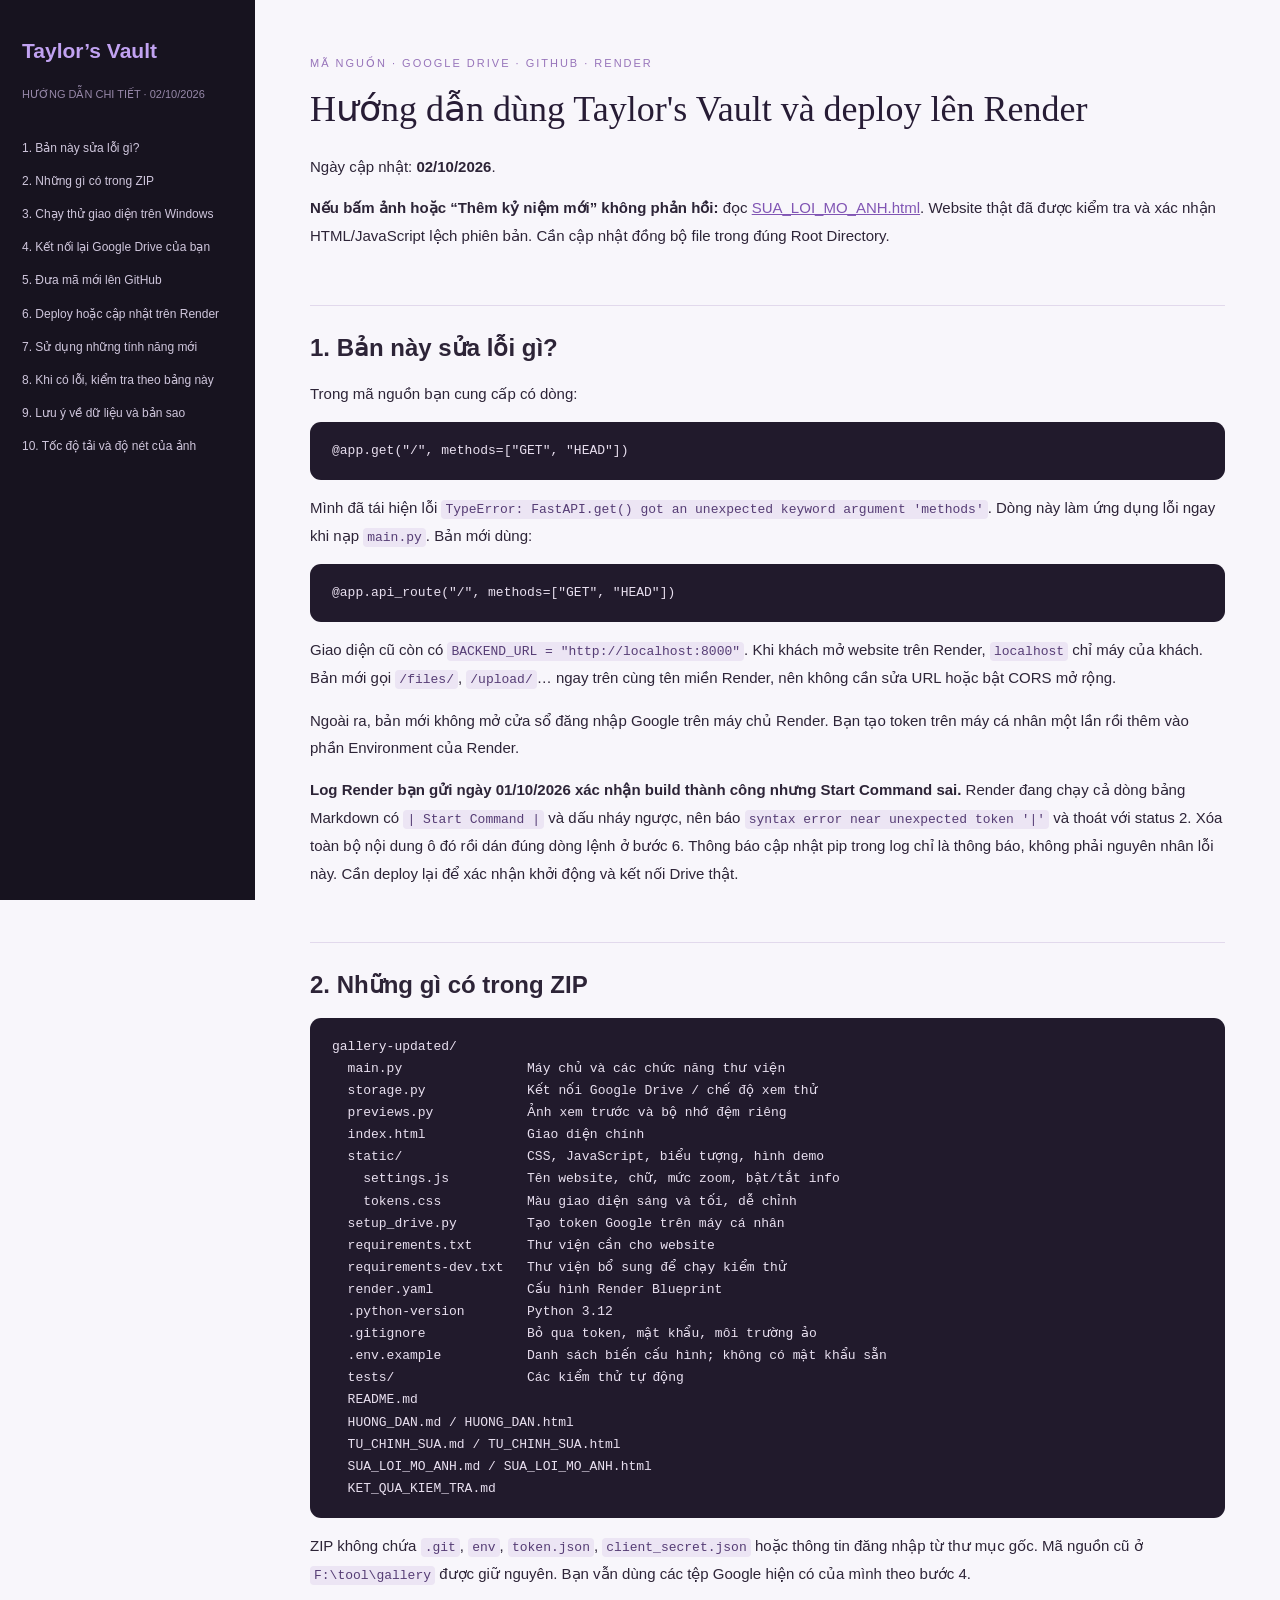
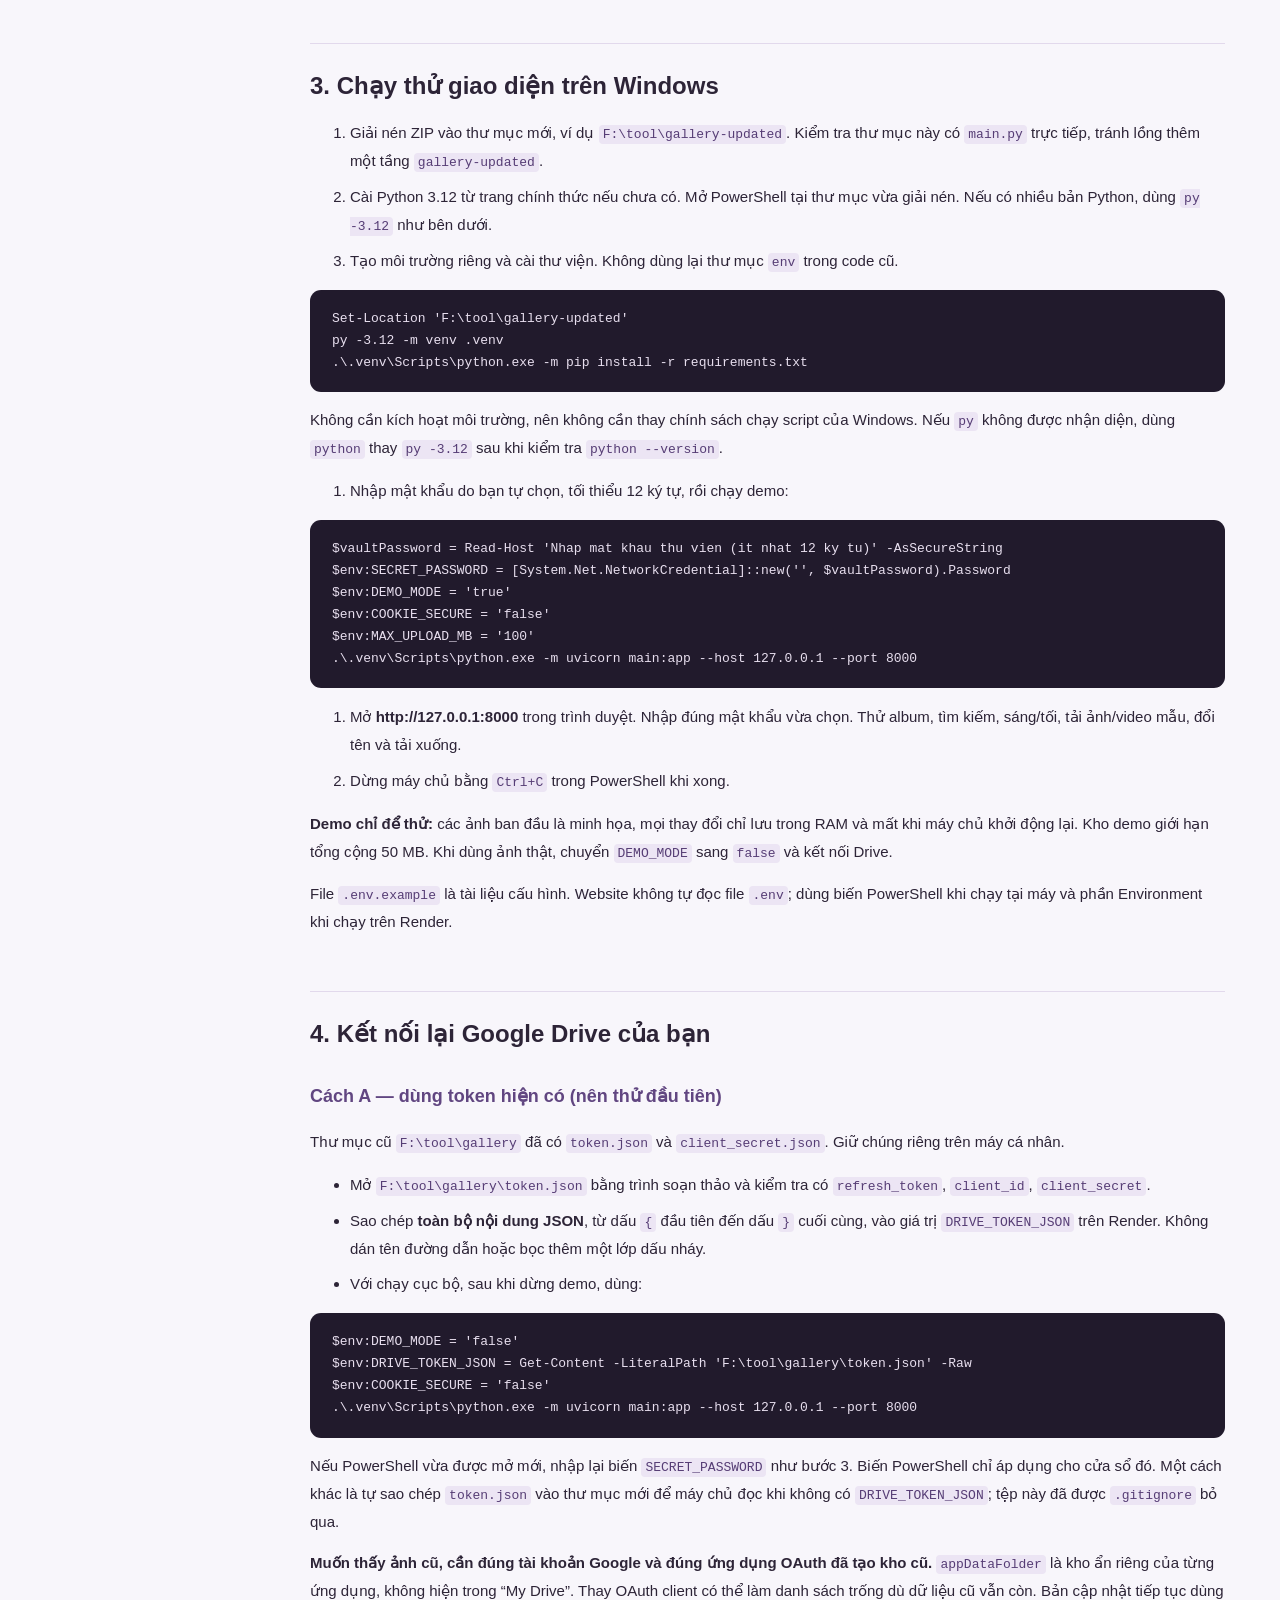
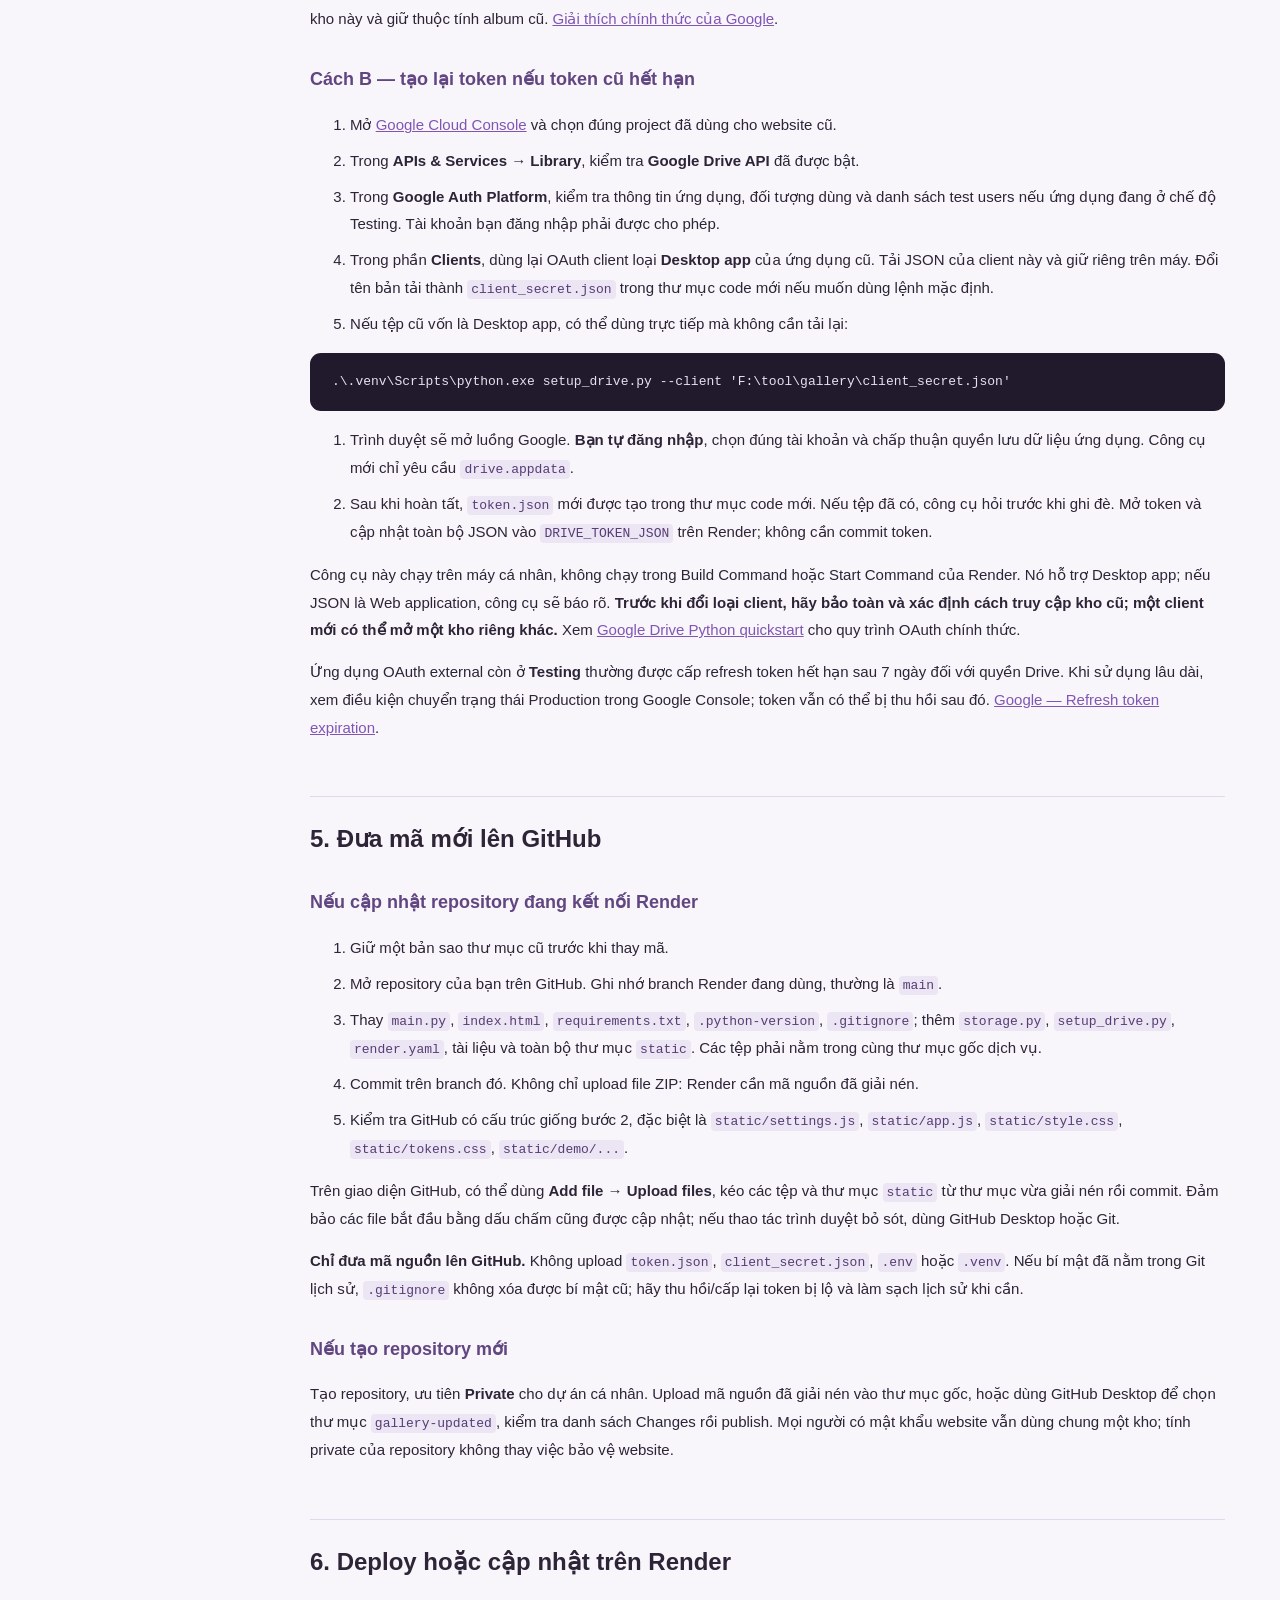
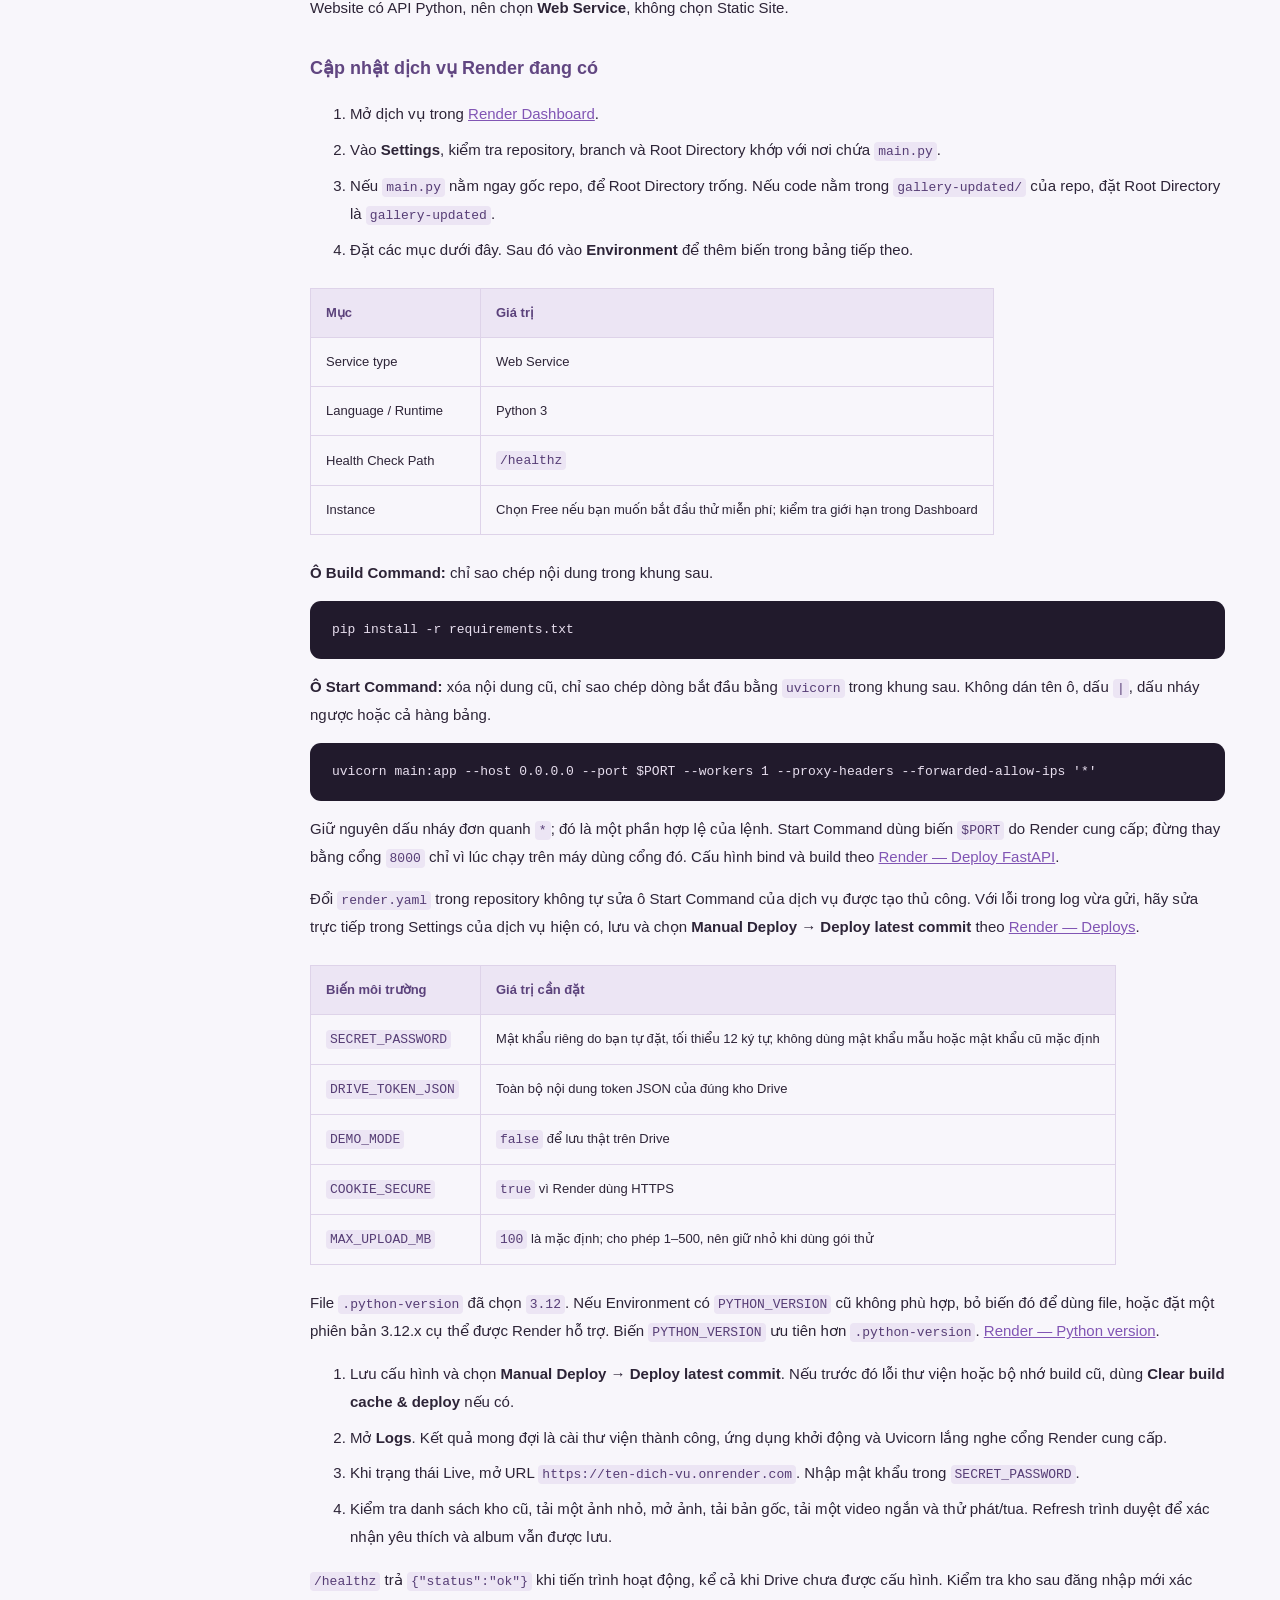
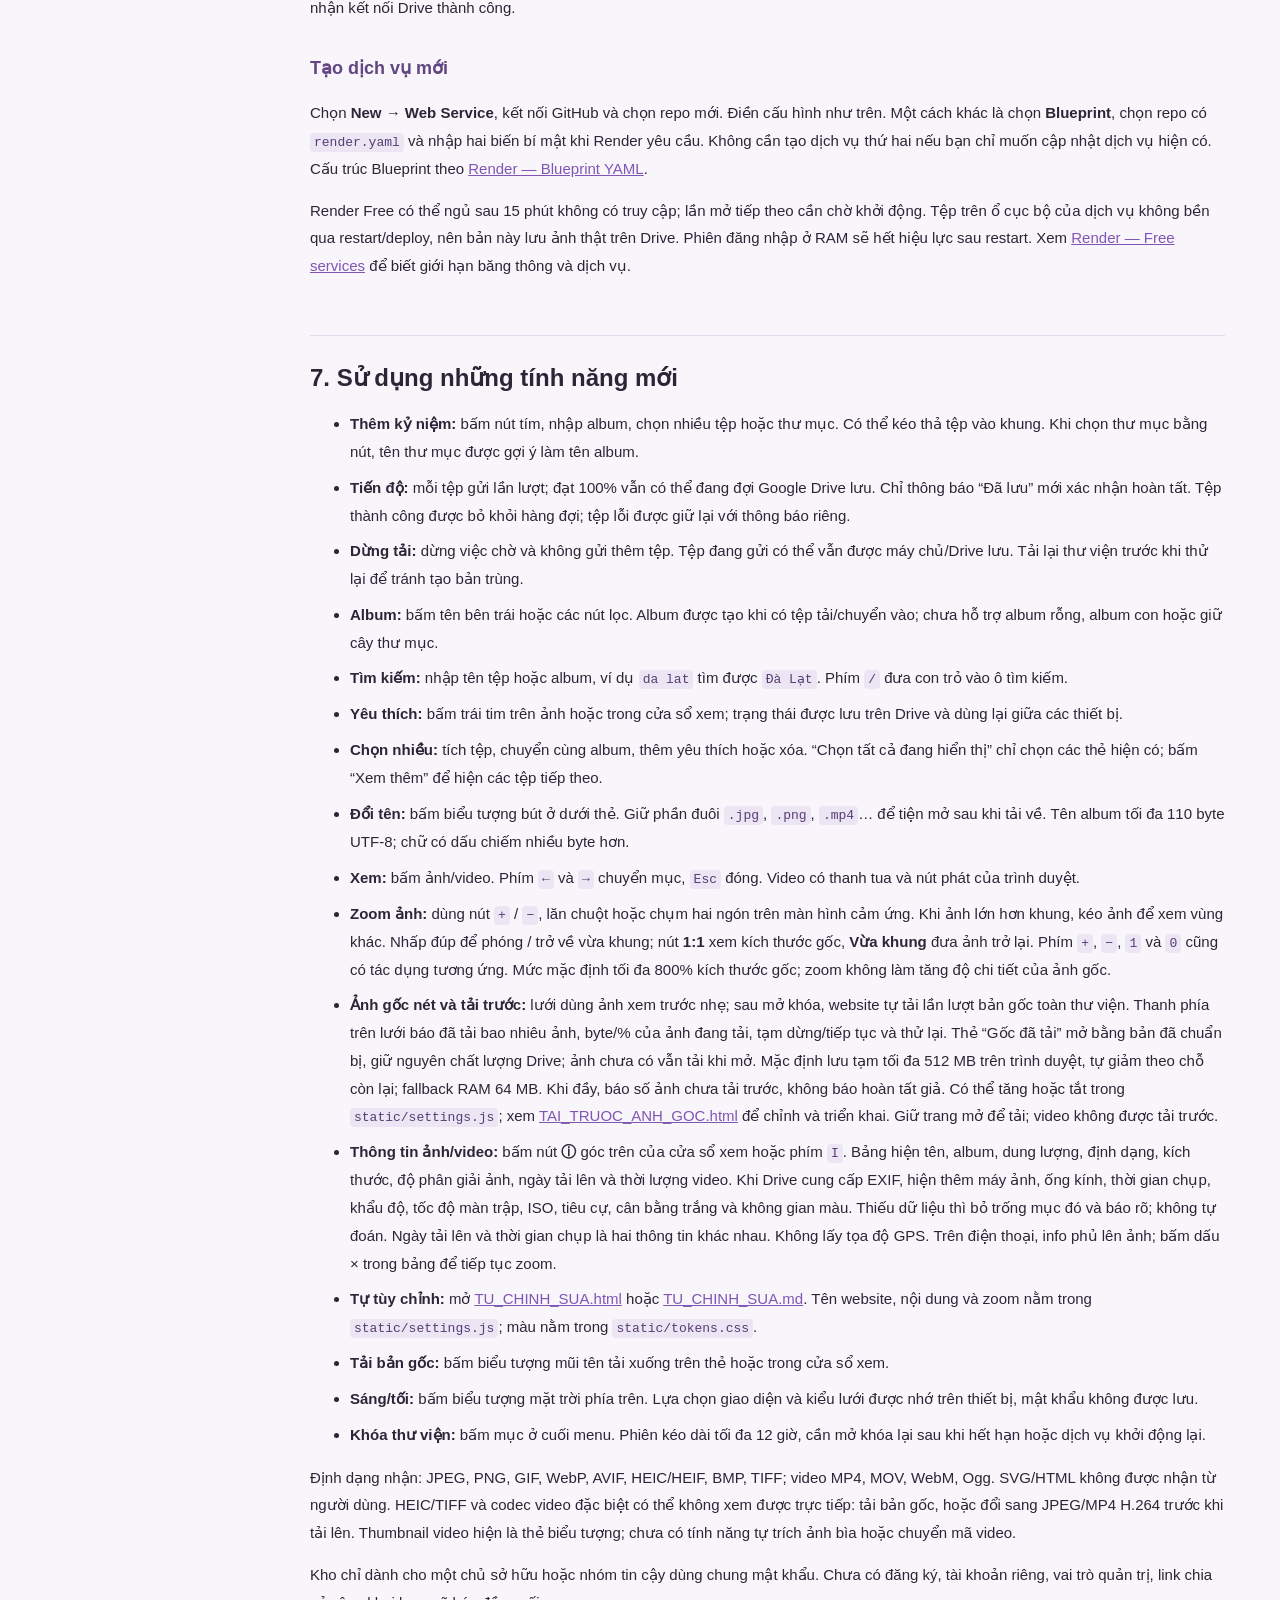
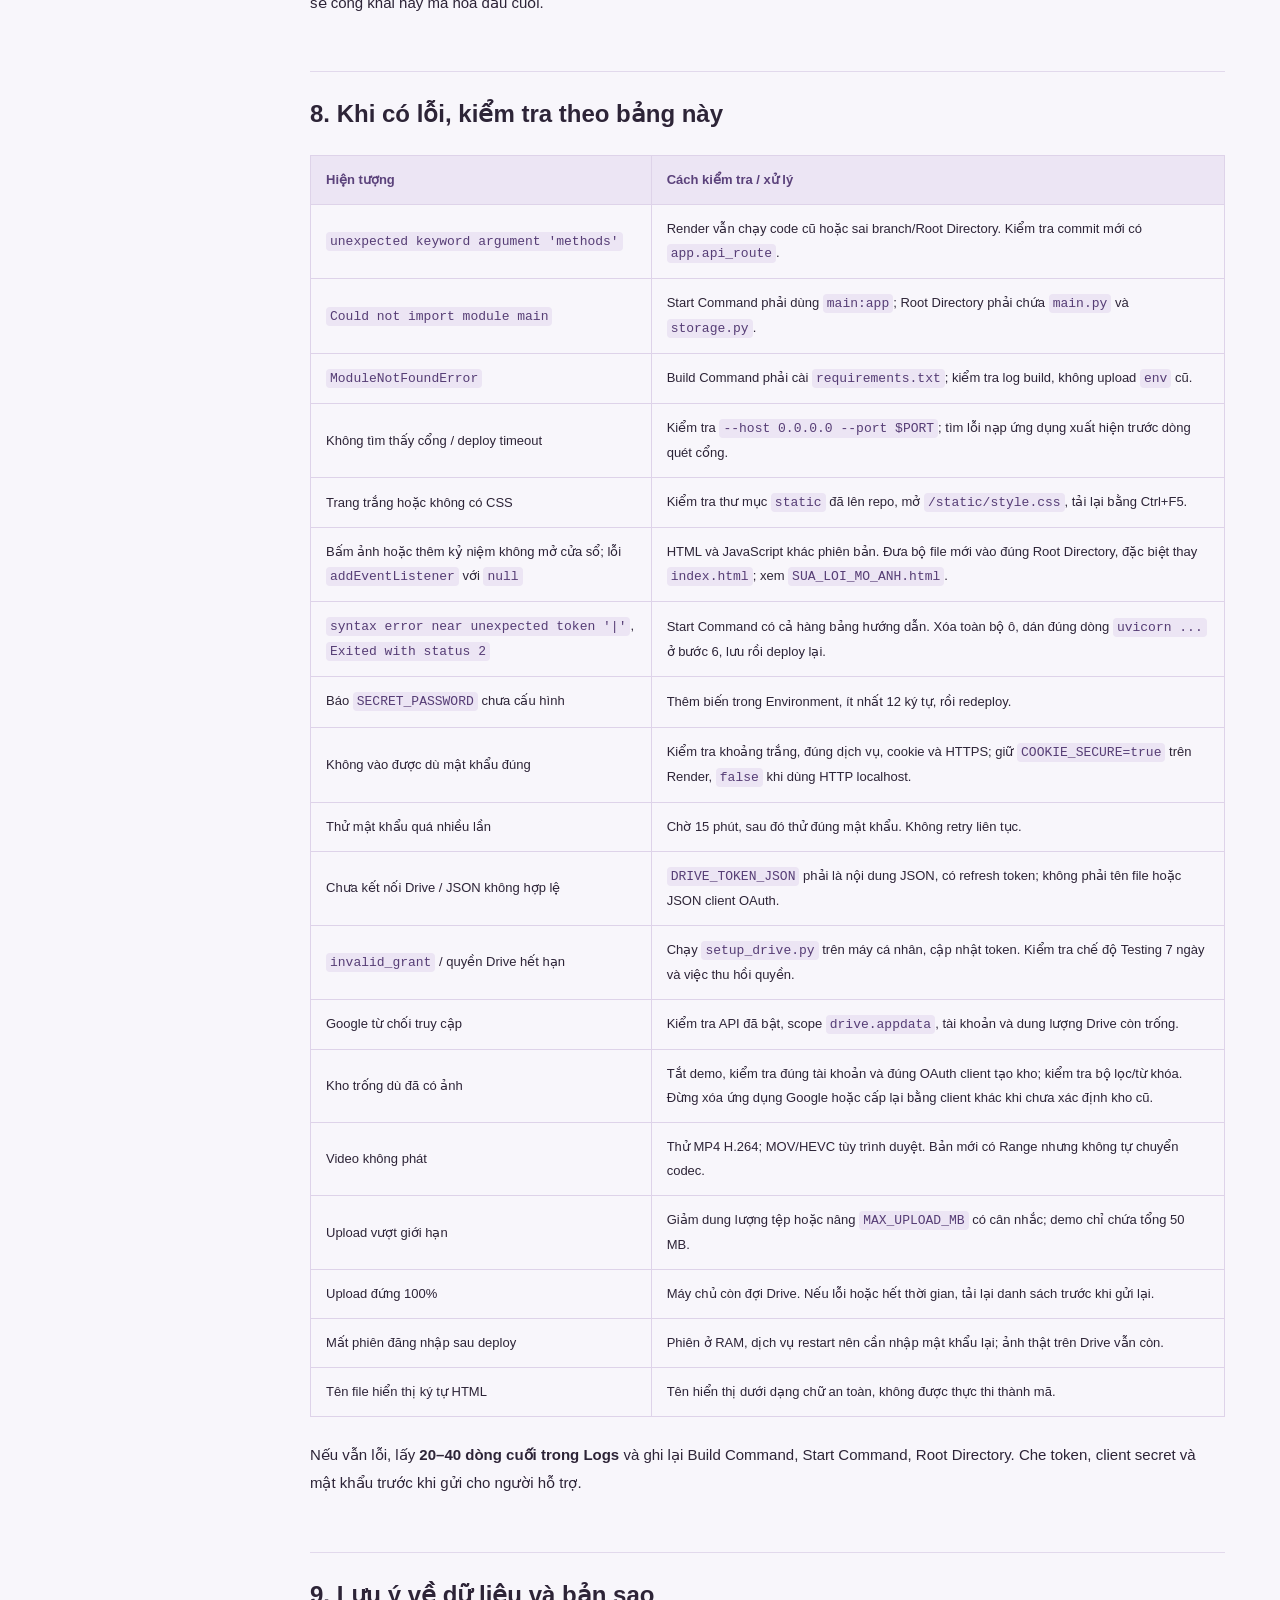
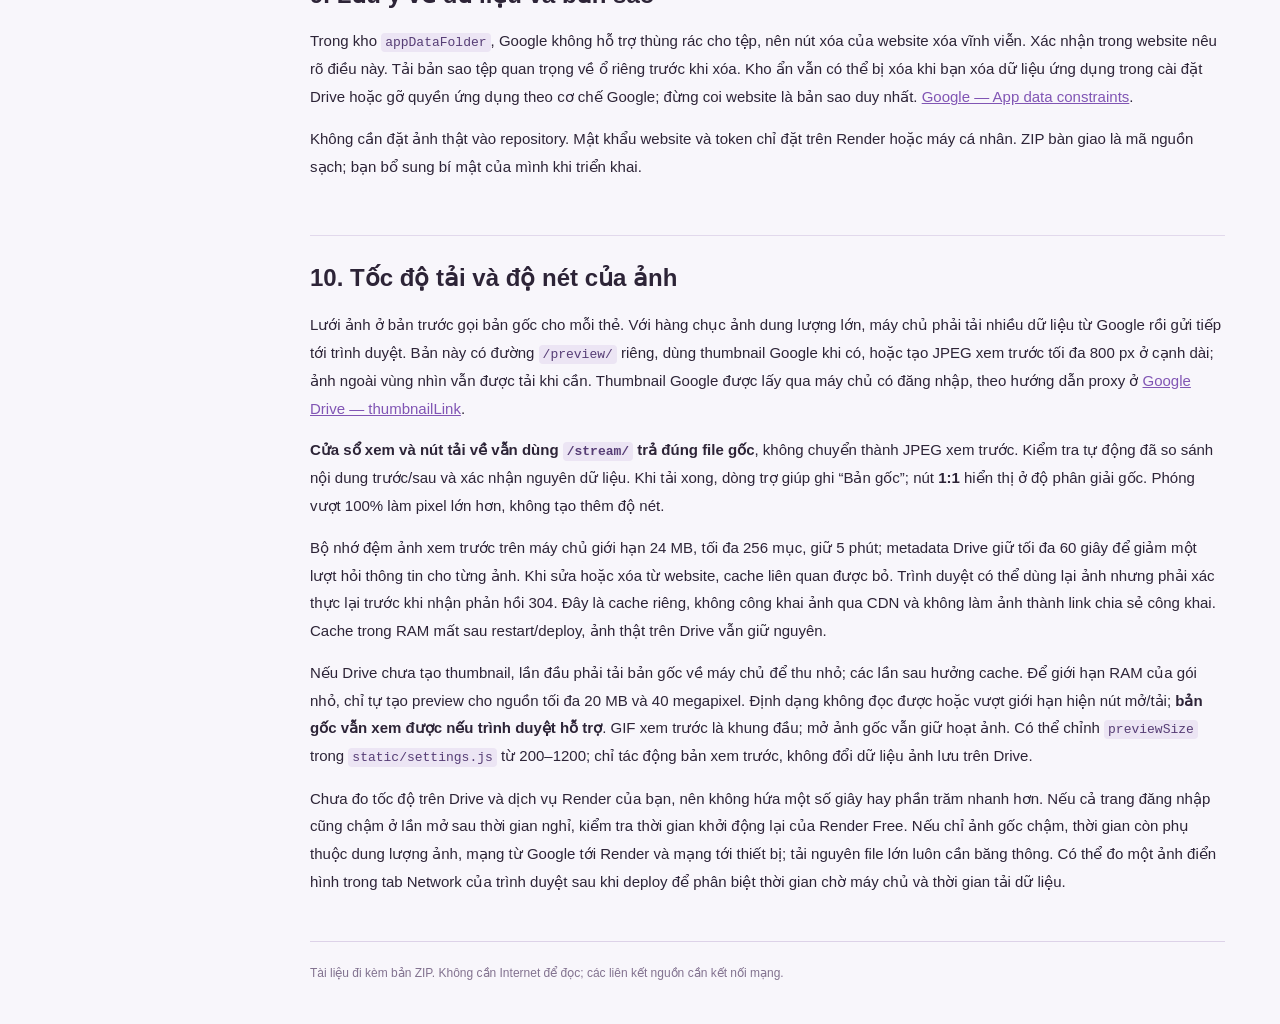
==== commit acd513e4: "Add files via upload" ====
--- a/HUONG_DAN.html
+++ b/HUONG_DAN.html
@@ -1,4 +1,4 @@
-<!doctype html><html lang="vi"><head><meta charset="utf-8"><meta name="viewport" content="width=device-width,initial-scale=1"><title>Hướng dẫn Taylor’s Vault · GitHub &amp; Render</title><style>*{box-sizing:border-box}html{scroll-behavior:smooth}body{margin:0;background:#f8f6fb;color:#2d2437;font:15px/1.85 "Segoe UI",Arial,sans-serif}aside{position:fixed;inset:0 auto 0 0;width:255px;padding:32px 22px;background:#17131f;color:#cfc6dc;overflow:auto}aside strong{display:block;color:#c1a2f1;font-size:21px;margin-bottom:8px}aside small{font-size:11px;color:#9788a9}.toc ul{list-style:none;padding:0;margin-top:32px}.toc li{margin:14px 0;font-size:12px;line-height:1.6}.toc a{color:#cfc6dc;text-decoration:none}.toc a:hover{color:white}main{max-width:1100px;margin-left:255px;padding:48px 55px 80px}h1{font:400 36px/1.3 Cambria,Georgia,serif;color:#271c35;margin:10px 0 20px}h2{font-size:24px;line-height:1.4;margin:55px 0 16px;border-top:1px solid #e2d9ec;padding-top:25px;scroll-margin-top:25px}h3{font-size:18px;margin:30px 0 12px;color:#614681}a{color:#8155b4}p{margin:14px 0}li{margin:8px 0}code{font-family:Consolas,monospace;font-size:13px;background:#ece5f4;color:#563d75;padding:2px 4px;border-radius:4px}pre{background:#211a2c;color:#e8dfef;padding:18px 22px;border-radius:11px;overflow:auto;font-size:13px;line-height:1.7}pre code{background:none;color:inherit;padding:0;white-space:pre}table{width:100%;border-collapse:collapse;font-size:13px;display:block;overflow:auto;margin:24px 0}th{background:#ece5f4;text-align:left;color:#5b427b}th,td{padding:12px 15px;border:1px solid #ded3e9}td:first-child{min-width:170px}blockquote{padding:8px 20px;border-left:3px solid #a480cf;background:#f0eaf6}.doc-label{font-size:11px;color:#9774ba;letter-spacing:2px}.footer{border-top:1px solid #ddd2e8;margin-top:45px;padding-top:20px;font-size:12px;color:#82728f}@media(max-width:850px){aside{position:relative;width:auto;max-height:none;padding:24px}.toc ul{margin-top:15px}.toc li{margin:8px 0}main{margin:0;padding:30px 24px}h1{font-size:29px}h2{font-size:22px}}@media print{aside{display:none}main{margin:0;padding:0;max-width:none}body{background:white;font-size:11px}h1{font-size:25px}h2{font-size:18px;margin-top:20px;break-after:avoid}pre{white-space:pre-wrap;background:#f3eef8;color:#241b2e;border:1px solid #d6c9e4}pre code{white-space:pre-wrap}table{font-size:10px}a{color:#563d75}}</style></head><body><aside><strong>Taylor’s Vault</strong><small>HƯỚNG DẪN CHI TIẾT · 01/10/2026</small><div class="toc">
+<!doctype html><html lang="vi"><head><meta charset="utf-8"><meta name="viewport" content="width=device-width,initial-scale=1"><title>Hướng dẫn Taylor’s Vault · GitHub &amp; Render</title><style>*{box-sizing:border-box}html{scroll-behavior:smooth}body{margin:0;background:#f8f6fb;color:#2d2437;font:15px/1.85 "Segoe UI",Arial,sans-serif}aside{position:fixed;inset:0 auto 0 0;width:255px;padding:32px 22px;background:#17131f;color:#cfc6dc;overflow:auto}aside strong{display:block;color:#c1a2f1;font-size:21px;margin-bottom:8px}aside small{font-size:11px;color:#9788a9}.toc ul{list-style:none;padding:0;margin-top:32px}.toc li{margin:14px 0;font-size:12px;line-height:1.6}.toc a{color:#cfc6dc;text-decoration:none}.toc a:hover{color:white}main{max-width:1100px;margin-left:255px;padding:48px 55px 80px}h1{font:400 36px/1.3 Cambria,Georgia,serif;color:#271c35;margin:10px 0 20px}h2{font-size:24px;line-height:1.4;margin:55px 0 16px;border-top:1px solid #e2d9ec;padding-top:25px;scroll-margin-top:25px}h3{font-size:18px;margin:30px 0 12px;color:#614681}a{color:#8155b4}p{margin:14px 0}li{margin:8px 0}code{font-family:Consolas,monospace;font-size:13px;background:#ece5f4;color:#563d75;padding:2px 4px;border-radius:4px}pre{background:#211a2c;color:#e8dfef;padding:18px 22px;border-radius:11px;overflow:auto;font-size:13px;line-height:1.7}pre code{background:none;color:inherit;padding:0;white-space:pre}table{width:100%;border-collapse:collapse;font-size:13px;display:block;overflow:auto;margin:24px 0}th{background:#ece5f4;text-align:left;color:#5b427b}th,td{padding:12px 15px;border:1px solid #ded3e9}td:first-child{min-width:170px}blockquote{padding:8px 20px;border-left:3px solid #a480cf;background:#f0eaf6}.doc-label{font-size:11px;color:#9774ba;letter-spacing:2px}.footer{border-top:1px solid #ddd2e8;margin-top:45px;padding-top:20px;font-size:12px;color:#82728f}@media(max-width:850px){aside{position:relative;width:auto;max-height:none;padding:24px}.toc ul{margin-top:15px}.toc li{margin:8px 0}main{margin:0;padding:30px 24px}h1{font-size:29px}h2{font-size:22px}}@media print{aside{display:none}main{margin:0;padding:0;max-width:none}body{background:white;font-size:11px}h1{font-size:25px}h2{font-size:18px;margin-top:20px;break-after:avoid}pre{white-space:pre-wrap;background:#f3eef8;color:#241b2e;border:1px solid #d6c9e4}pre code{white-space:pre-wrap}table{font-size:10px}a{color:#563d75}}main img{display:block;max-width:100%;height:auto;border-radius:10px;margin:24px 0;border:1px solid #ded3e9}</style></head><body><aside><strong>Taylor’s Vault</strong><small>HƯỚNG DẪN CHI TIẾT · 02/10/2026</small><div class="toc">
 <ul>
 <li><a href="#1-ban-nay-sua-loi-gi">1. Bản này sửa lỗi gì?</a></li>
 <li><a href="#2-nhung-gi-co-trong-zip">2. Những gì có trong ZIP</a></li>
@@ -13,7 +13,7 @@
 </ul>
 </div>
 </aside><main><span class="doc-label">MÃ NGUỒN · GOOGLE DRIVE · GITHUB · RENDER</span><h1 id="huong-dan-dung-taylors-vault-va-deploy-len-render">Hướng dẫn dùng Taylor's Vault và deploy lên Render</h1>
-<p>Ngày cập nhật: <strong>01/10/2026</strong>.</p>
+<p>Ngày cập nhật: <strong>02/10/2026</strong>.</p>
 <p><strong>Nếu bấm ảnh hoặc “Thêm kỷ niệm mới” không phản hồi:</strong> đọc <a href="SUA_LOI_MO_ANH.html">SUA_LOI_MO_ANH.html</a>. Website thật đã được kiểm tra và xác nhận HTML/JavaScript lệch phiên bản. Cần cập nhật đồng bộ file trong đúng Root Directory.</p>
 <h2 id="1-ban-nay-sua-loi-gi">1. Bản này sửa lỗi gì?</h2>
 <p>Trong mã nguồn bạn cung cấp có dòng:</p>
@@ -216,7 +216,7 @@
 <li><strong>Đổi tên:</strong> bấm biểu tượng bút ở dưới thẻ. Giữ phần đuôi <code>.jpg</code>, <code>.png</code>, <code>.mp4</code>… để tiện mở sau khi tải về. Tên album tối đa 110 byte UTF-8; chữ có dấu chiếm nhiều byte hơn.</li>
 <li><strong>Xem:</strong> bấm ảnh/video. Phím <code>←</code> và <code>→</code> chuyển mục, <code>Esc</code> đóng. Video có thanh tua và nút phát của trình duyệt.</li>
 <li><strong>Zoom ảnh:</strong> dùng nút <code>+</code> / <code>−</code>, lăn chuột hoặc chụm hai ngón trên màn hình cảm ứng. Khi ảnh lớn hơn khung, kéo ảnh để xem vùng khác. Nhấp đúp để phóng / trở về vừa khung; nút <strong>1:1</strong> xem kích thước gốc, <strong>Vừa khung</strong> đưa ảnh trở lại. Phím <code>+</code>, <code>−</code>, <code>1</code> và <code>0</code> cũng có tác dụng tương ứng. Mức mặc định tối đa 800% kích thước gốc; zoom không làm tăng độ chi tiết của ảnh gốc.</li>
-<li><strong>Ảnh gốc nét:</strong> lưới dùng ảnh xem trước nhẹ. Khi bấm mở, website hiện bản nhẹ tạm trong lúc tải file gốc; dòng “Đang tải bản gốc” đổi thành “Bản gốc” và zoom bật khi xong. File gốc được trả nguyên dữ liệu từ Drive, không nén lại hay giảm độ phân giải.</li>
+<li><strong>Ảnh gốc nét và tải trước:</strong> lưới dùng ảnh xem trước nhẹ; sau mở khóa, website tự tải lần lượt bản gốc toàn thư viện. Thanh phía trên lưới báo đã tải bao nhiêu ảnh, byte/% của ảnh đang tải, tạm dừng/tiếp tục và thử lại. Thẻ “Gốc đã tải” mở bằng bản đã chuẩn bị, giữ nguyên chất lượng Drive; ảnh chưa có vẫn tải khi mở. Mặc định lưu tạm tối đa 512 MB trên trình duyệt, tự giảm theo chỗ còn lại; fallback RAM 64 MB. Khi đầy, báo số ảnh chưa tải trước, không báo hoàn tất giả. Có thể tăng hoặc tắt trong <code>static/settings.js</code>; xem <a href="TAI_TRUOC_ANH_GOC.html">TAI_TRUOC_ANH_GOC.html</a> để chỉnh và triển khai. Giữ trang mở để tải; video không được tải trước.</li>
 <li><strong>Thông tin ảnh/video:</strong> bấm nút <strong>ⓘ</strong> góc trên của cửa sổ xem hoặc phím <code>I</code>. Bảng hiện tên, album, dung lượng, định dạng, kích thước, độ phân giải ảnh, ngày tải lên và thời lượng video. Khi Drive cung cấp EXIF, hiện thêm máy ảnh, ống kính, thời gian chụp, khẩu độ, tốc độ màn trập, ISO, tiêu cự, cân bằng trắng và không gian màu. Thiếu dữ liệu thì bỏ trống mục đó và báo rõ; không tự đoán. Ngày tải lên và thời gian chụp là hai thông tin khác nhau. Không lấy tọa độ GPS. Trên điện thoại, info phủ lên ảnh; bấm dấu × trong bảng để tiếp tục zoom.</li>
 <li><strong>Tự tùy chỉnh:</strong> mở <a href="TU_CHINH_SUA.html">TU_CHINH_SUA.html</a> hoặc <a href="TU_CHINH_SUA.md">TU_CHINH_SUA.md</a>. Tên website, nội dung và zoom nằm trong <code>static/settings.js</code>; màu nằm trong <code>static/tokens.css</code>.</li>
 <li><strong>Tải bản gốc:</strong> bấm biểu tượng mũi tên tải xuống trên thẻ hoặc trong cửa sổ xem.</li>
